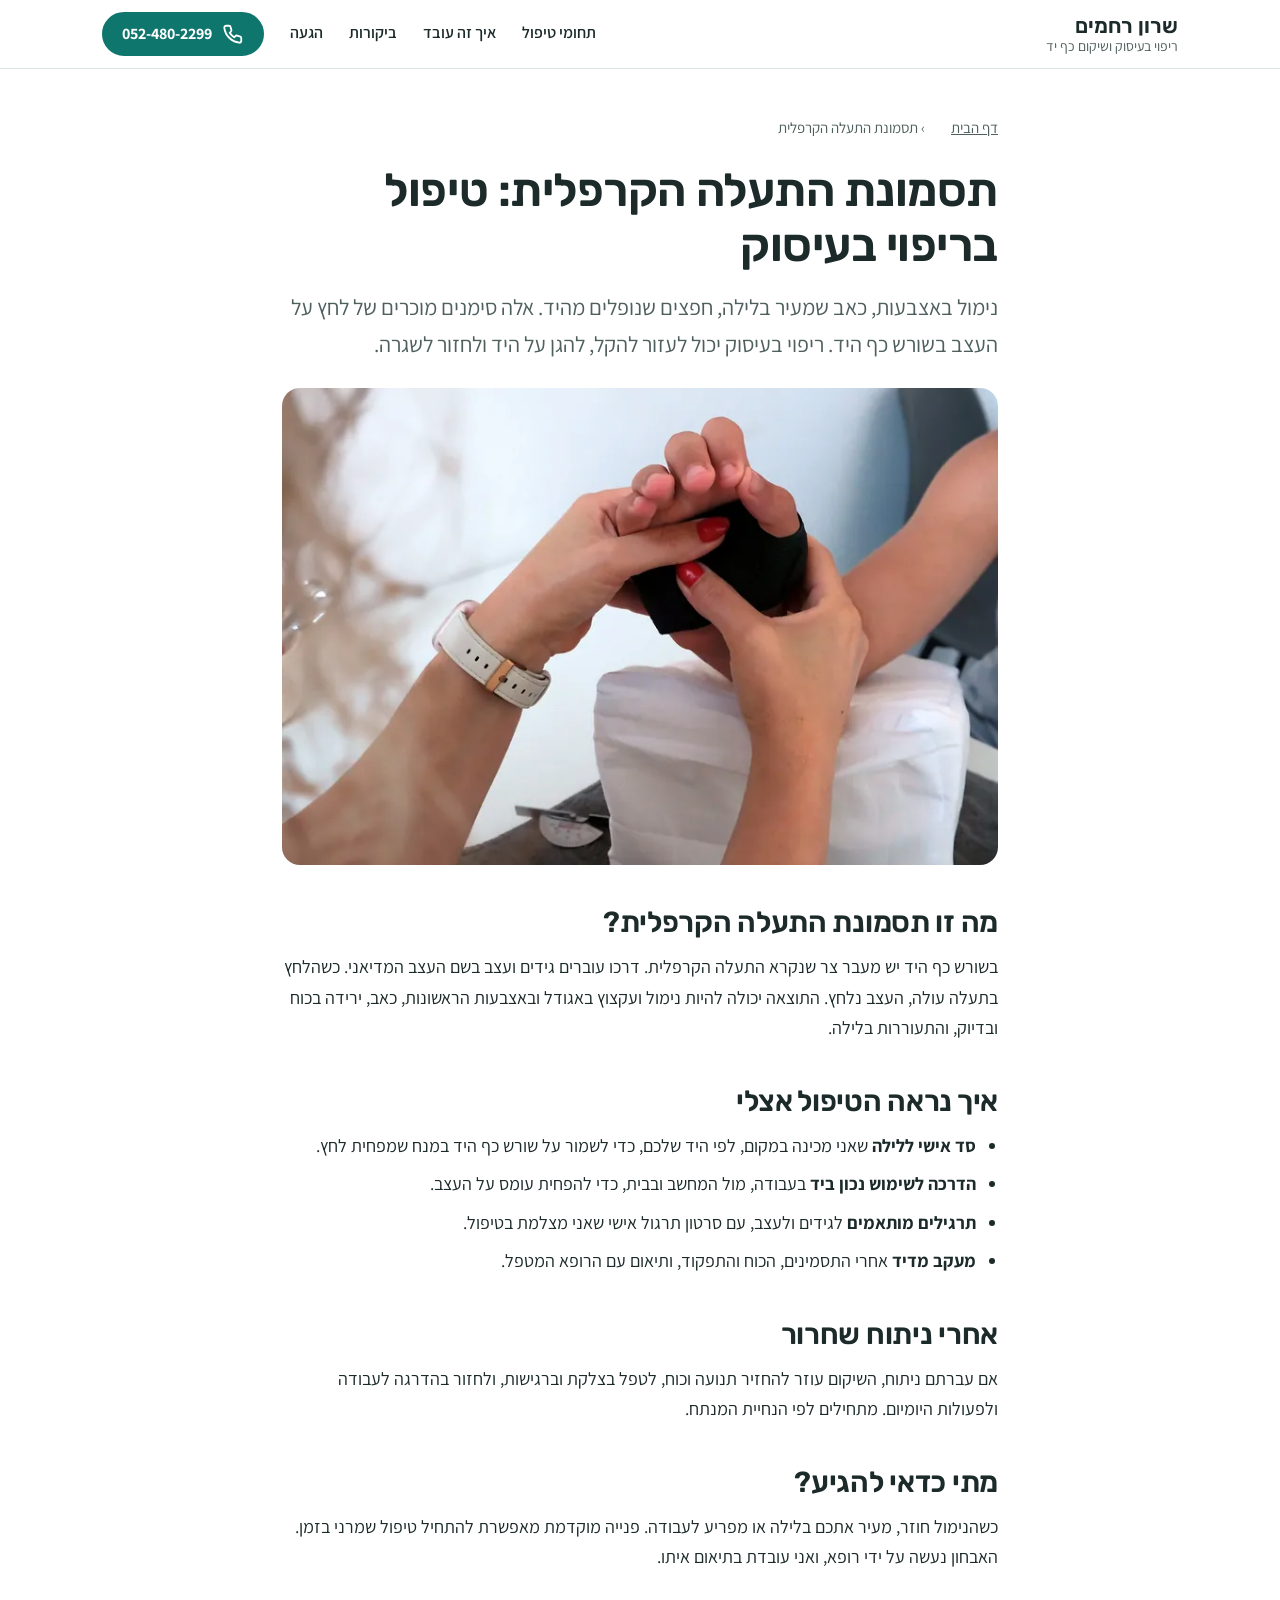
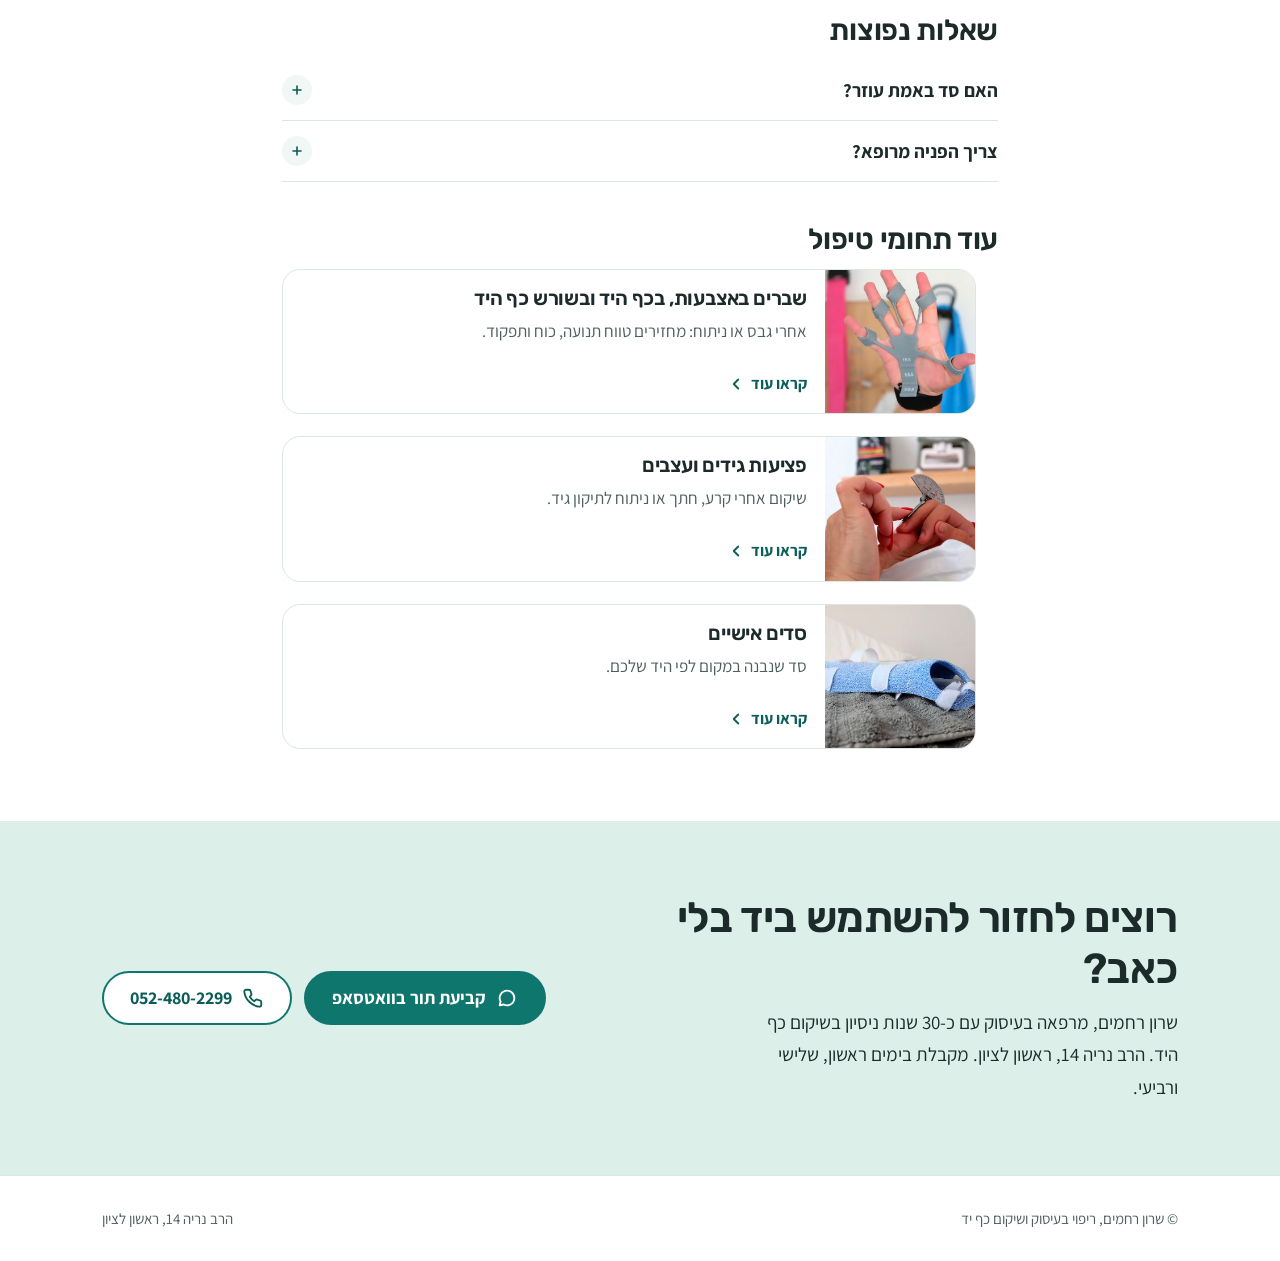
==== carpal-tunnel/index.html @ 5963d485 "Redesign: lighter palette, photo cards for condition pages, fingers instead of shoulder, Sun/Tue/Wed" ====
<!doctype html>
<html lang="he" dir="rtl">
<head>
<meta charset="utf-8">
<meta name="viewport" content="width=device-width, initial-scale=1, viewport-fit=cover">
<title>תסמונת התעלה הקרפלית: טיפול בריפוי בעיסוק בראשון לציון | שרון רחמים</title>
<meta name="description" content="נימול, כאב ויקיצות בלילה בגלל תסמונת התעלה הקרפלית? טיפול בריפוי בעיסוק בראשון לציון: סד לילה אישי, הדרכה ותרגול, ושיקום אחרי ניתוח שחרור.">
<meta name="robots" content="index, follow">
<link rel="canonical" href="https://sharon-rahamim.pages.dev/carpal-tunnel/">
<meta property="og:url" content="https://sharon-rahamim.pages.dev/carpal-tunnel/">
<meta property="og:type" content="article">
<meta property="og:locale" content="he_IL">
<meta property="og:title" content="תסמונת התעלה הקרפלית: טיפול בריפוי בעיסוק בראשון לציון | שרון רחמים">
<meta property="og:description" content="נימול, כאב ויקיצות בלילה בגלל תסמונת התעלה הקרפלית? טיפול בריפוי בעיסוק בראשון לציון: סד לילה אישי, הדרכה ותרגול, ושיקום אחרי ניתוח שחרור.">
<meta property="og:image" content="https://sharon-rahamim.pages.dev/img/splint-fitting-1400.jpg">
<meta property="og:site_name" content="שרון רחמים - ריפוי בעיסוק">
<meta name="twitter:card" content="summary_large_image">
<link rel="icon" href="/favicon.svg" type="image/svg+xml">
<link rel="apple-touch-icon" href="/apple-touch-icon.png">
<meta name="theme-color" content="#0f766e">
<link rel="preconnect" href="https://fonts.googleapis.com">
<link rel="preconnect" href="https://fonts.gstatic.com" crossorigin>
<link rel="stylesheet" href="https://fonts.googleapis.com/css2?family=Assistant:wght@400;600;700&family=Rubik:wght@500;600&display=swap">
<link rel="stylesheet" href="/style.css?v=4">
<script type="application/ld+json">{"@context": "https://schema.org", "@type": "MedicalWebPage", "url": "https://sharon-rahamim.pages.dev/carpal-tunnel/", "name": "תסמונת התעלה הקרפלית: טיפול בריפוי בעיסוק", "description": "נימול, כאב ויקיצות בלילה בגלל תסמונת התעלה הקרפלית? טיפול בריפוי בעיסוק בראשון לציון: סד לילה אישי, הדרכה ותרגול, ושיקום אחרי ניתוח שחרור.", "inLanguage": "he", "image": "https://sharon-rahamim.pages.dev/img/splint-fitting-1400.jpg", "about": {"@type": "MedicalCondition", "name": "תסמונת התעלה הקרפלית"}, "author": {"@type": "Person", "name": "שרון רחמים", "jobTitle": "מרפאה בעיסוק"}, "publisher": {"@id": "https://sharon-rahamim.pages.dev/#clinic"}}</script>
<script type="application/ld+json">{"@context": "https://schema.org", "@type": "BreadcrumbList", "itemListElement": [{"@type": "ListItem", "position": 1, "name": "דף הבית", "item": "https://sharon-rahamim.pages.dev/"}, {"@type": "ListItem", "position": 2, "name": "תסמונת התעלה הקרפלית", "item": "https://sharon-rahamim.pages.dev/carpal-tunnel/"}]}</script>
<script type="application/ld+json">{"@context": "https://schema.org", "@type": "FAQPage", "mainEntity": [{"@type": "Question", "name": "האם סד באמת עוזר?", "acceptedAnswer": {"@type": "Answer", "text": "סד לילה הוא חלק מקובל בטיפול השמרני. אני מכינה סד אישי שמתאים בדיוק ליד שלכם, ומסבירה מתי ואיך ללבוש אותו."}}, {"@type": "Question", "name": "צריך הפניה מרופא?", "acceptedAnswer": {"@type": "Answer", "text": "לא חובה כדי לקבוע תור. בכל מקרה חשוב שתהיה הערכה רפואית, ואני עובדת בתיאום עם הרופא המטפל."}}]}</script>
</head>
<body>
<a class="skip" href="#main">דילוג לתוכן</a>
<svg width="0" height="0" style="position:absolute" aria-hidden="true">
<symbol id="i-chat" viewBox="0 0 24 24" fill="none" stroke="currentColor" stroke-width="2" stroke-linecap="round" stroke-linejoin="round"><path d="M20 12a8 8 0 0 1-11.6 7.1L4 20l1-4.2A8 8 0 1 1 20 12Z"/></symbol>
<symbol id="i-phone" viewBox="0 0 24 24" fill="none" stroke="currentColor" stroke-width="2" stroke-linecap="round" stroke-linejoin="round"><path d="M21 16.5v3a2 2 0 0 1-2.2 2A19 19 0 0 1 2.5 5.2 2 2 0 0 1 4.5 3h3a2 2 0 0 1 2 1.7c.1.9.4 1.8.7 2.6a2 2 0 0 1-.5 2.1L8.4 10.7a16 16 0 0 0 4.9 4.9l1.3-1.3a2 2 0 0 1 2.1-.5c.8.3 1.7.6 2.6.7a2 2 0 0 1 1.7 2Z"/></symbol>
<symbol id="i-check" viewBox="0 0 24 24" fill="none" stroke="currentColor" stroke-width="2.4" stroke-linecap="round" stroke-linejoin="round"><circle cx="12" cy="12" r="10" stroke-width="2"/><path d="m7.5 12.5 3 3 6-6"/></symbol>
<symbol id="i-left" viewBox="0 0 24 24" fill="none" stroke="currentColor" stroke-width="2.4" stroke-linecap="round" stroke-linejoin="round"><path d="M15 6l-6 6 6 6"/></symbol>
</svg>
<header><div class="wrap">
<a class="brand" href="/"><b>שרון רחמים</b><small>ריפוי בעיסוק ושיקום כף יד</small></a>
<nav aria-label="ניווט ראשי">
<a class="lnk" href="/#conditions">תחומי טיפול</a><a class="lnk" href="/#process">איך זה עובד</a><a class="lnk" href="/#reviews">ביקורות</a><a class="lnk" href="/#contact">הגעה</a>
<a class="btn sm" href="tel:0524802299"><svg aria-hidden="true"><use href="#i-phone"/></svg>052-480-2299</a>
</nav></div></header>
<main id="main">
<article class="article">
<nav class="crumbs" aria-label="פירורי לחם"><a href="/">דף הבית</a> › תסמונת התעלה הקרפלית</nav>
<h1>תסמונת התעלה הקרפלית: טיפול בריפוי בעיסוק</h1>
<p class="lead">נימול באצבעות, כאב שמעיר בלילה, חפצים שנופלים מהיד. אלה סימנים מוכרים של לחץ על העצב בשורש כף היד. ריפוי בעיסוק יכול לעזור להקל, להגן על היד ולחזור לשגרה.</p>
<figure class="photo"><picture><source type="image/webp" srcset="/img/splint-fitting-760.webp 760w, /img/splint-fitting-1400.webp 1400w" sizes="(max-width:800px) 100vw, 716px"><img src="/img/splint-fitting-1400.jpg" width="1400" height="933" alt="שרון מתאימה סד לכף היד של מטופלת" fetchpriority="high"></picture></figure>
<h2>מה זו תסמונת התעלה הקרפלית?</h2>
<p>בשורש כף היד יש מעבר צר שנקרא התעלה הקרפלית. דרכו עוברים גידים ועצב בשם העצב המדיאני. כשהלחץ בתעלה עולה, העצב נלחץ. התוצאה יכולה להיות נימול ועקצוץ באגודל ובאצבעות הראשונות, כאב, ירידה בכוח ובדיוק, והתעוררות בלילה.</p>
<h2>איך נראה הטיפול אצלי</h2>
<ul><li><strong>סד אישי ללילה</strong> שאני מכינה במקום, לפי היד שלכם, כדי לשמור על שורש כף היד במנח שמפחית לחץ.</li><li><strong>הדרכה לשימוש נכון ביד</strong> בעבודה, מול המחשב ובבית, כדי להפחית עומס על העצב.</li><li><strong>תרגילים מותאמים</strong> לגידים ולעצב, עם סרטון תרגול אישי שאני מצלמת בטיפול.</li><li><strong>מעקב מדיד</strong> אחרי התסמינים, הכוח והתפקוד, ותיאום עם הרופא המטפל.</li></ul>
<h2>אחרי ניתוח שחרור</h2>
<p>אם עברתם ניתוח, השיקום עוזר להחזיר תנועה וכוח, לטפל בצלקת וברגישות, ולחזור בהדרגה לעבודה ולפעולות היומיום. מתחילים לפי הנחיית המנתח.</p>
<h2>מתי כדאי להגיע?</h2>
<p>כשהנימול חוזר, מעיר אתכם בלילה או מפריע לעבודה. פנייה מוקדמת מאפשרת להתחיל טיפול שמרני בזמן. האבחון נעשה על ידי רופא, ואני עובדת בתיאום איתו.</p>

<h2>שאלות נפוצות</h2>
<div class="faq"><details><summary>האם סד באמת עוזר?</summary><p>סד לילה הוא חלק מקובל בטיפול השמרני. אני מכינה סד אישי שמתאים בדיוק ליד שלכם, ומסבירה מתי ואיך ללבוש אותו.</p></details>
<details><summary>צריך הפניה מרופא?</summary><p>לא חובה כדי לקבוע תור. בכל מקרה חשוב שתהיה הערכה רפואית, ואני עובדת בתיאום עם הרופא המטפל.</p></details>
</div>
<h2>עוד תחומי טיפול</h2>
<ul class="cards"><li class="card"><picture><source type="image/webp" srcset="/img/finger-trainer-760.webp"><img src="/img/finger-trainer-1400.jpg" width="1400" height="933" loading="lazy" alt="יד מתרגלת עם מאמן אצבעות מגומי"></picture><div class="body"><h3><a href="/hand-wrist-fracture/">שברים באצבעות, בכף היד ובשורש כף היד</a></h3><p>אחרי גבס או ניתוח: מחזירים טווח תנועה, כוח ותפקוד.</p><span class="more" aria-hidden="true">קראו עוד<svg><use href="#i-left"/></svg></span></div></li><li class="card"><picture><source type="image/webp" srcset="/img/goniometer-760.webp"><img src="/img/goniometer-1400.jpg" width="1400" height="933" loading="lazy" alt="מדידת טווח תנועה של אצבע בגוניומטר"></picture><div class="body"><h3><a href="/tendon-injury/">פציעות גידים ועצבים</a></h3><p>שיקום אחרי קרע, חתך או ניתוח לתיקון גיד.</p><span class="more" aria-hidden="true">קראו עוד<svg><use href="#i-left"/></svg></span></div></li><li class="card"><picture><source type="image/webp" srcset="/img/custom-splint-760.webp"><img src="/img/custom-splint-1400.jpg" width="1400" height="933" loading="lazy" alt="סד אישי לשורש כף היד"></picture><div class="body"><h3><a href="/custom-splints/">סדים אישיים</a></h3><p>סד שנבנה במקום לפי היד שלכם.</p><span class="more" aria-hidden="true">קראו עוד<svg><use href="#i-left"/></svg></span></div></li></ul>
</article>
<div class="cta-band"><div class="wrap">
<div><h2>רוצים לחזור להשתמש ביד בלי כאב?</h2><p>שרון רחמים, מרפאה בעיסוק עם כ-30 שנות ניסיון בשיקום כף היד. הרב נריה 14, ראשון לציון. מקבלת בימים ראשון, שלישי ורביעי.</p></div>
<div class="ctas"><a class="btn" href="https://api.whatsapp.com/send?phone=972524802299&amp;text=%D7%94%D7%99%D7%99%20%D7%A9%D7%A8%D7%95%D7%9F%2C%20%D7%90%D7%A9%D7%9E%D7%97%20%D7%9C%D7%A7%D7%91%D7%95%D7%A2%20%D7%AA%D7%95%D7%A8"><svg aria-hidden="true"><use href="#i-chat"/></svg>קביעת תור בוואטסאפ</a><a class="btn ghost" href="tel:0524802299"><svg aria-hidden="true"><use href="#i-phone"/></svg>052-480-2299</a></div>
</div></div>
</main>
<footer class="site-foot"><div class="wrap"><span>© שרון רחמים, ריפוי בעיסוק ושיקום כף יד</span><span>הרב נריה 14, ראשון לציון</span></div></footer>
<div class="mbar"><a class="btn" href="https://api.whatsapp.com/send?phone=972524802299&amp;text=%D7%94%D7%99%D7%99%20%D7%A9%D7%A8%D7%95%D7%9F%2C%20%D7%90%D7%A9%D7%9E%D7%97%20%D7%9C%D7%A7%D7%91%D7%95%D7%A2%20%D7%AA%D7%95%D7%A8"><svg aria-hidden="true"><use href="#i-chat"/></svg>וואטסאפ</a><a class="btn ghost" href="tel:0524802299"><svg aria-hidden="true"><use href="#i-phone"/></svg>התקשרו</a></div>
</body>
</html>
---- style.css ----
/* שרון רחמים, ריפוי בעיסוק: עיצוב משותף לכל הדפים */
:root{
  --bg:#ffffff;
  --mist:#f1f7f5;
  --leaf:#dcefe9;
  --ink:#1c2b2a;
  --muted:#4e5f5d;
  --teal:#0f766e;
  --teal-d:#0b5d57;
  --sun:#e9a12b;
  --line:#dce6e3;
  --on-teal:#ffffff;
  --r-lg:28px;
  --r-md:18px;
  --r-sm:12px;
  --shadow:0 18px 40px -18px rgba(15,60,56,.28);
  color-scheme:light;
}
*,*::before,*::after{box-sizing:border-box}
html{scroll-behavior:smooth;scroll-padding-top:84px;-webkit-text-size-adjust:100%}
body{margin:0;background:var(--bg);color:var(--ink);font-family:'Assistant',Arial,sans-serif;font-size:18px;line-height:1.7;padding-top:env(safe-area-inset-top,0px)}
h1,h2,h3{font-family:'Rubik','Assistant',Arial,sans-serif;font-weight:600;line-height:1.2;margin:0;letter-spacing:-.01em}
p{margin:0}
img{max-width:100%;height:auto;display:block}
a{color:var(--teal-d)}
:focus-visible{outline:3px solid var(--sun);outline-offset:3px;border-radius:8px}
.wrap{max-width:1120px;margin:0 auto;padding:0 22px}
.skip{position:absolute;inset-inline-start:12px;top:-60px;background:var(--ink);color:#fff;padding:10px 16px;border-radius:10px;z-index:30;text-decoration:none}
.skip:focus{top:12px}

/* כותרת עליונה */
header{position:sticky;top:0;z-index:20;background:rgba(255,255,255,.94);backdrop-filter:saturate(1.4) blur(8px);-webkit-backdrop-filter:saturate(1.4) blur(8px);border-bottom:1px solid var(--line)}
header .wrap{display:flex;align-items:center;justify-content:space-between;height:68px;gap:16px}
.brand{display:flex;flex-direction:column;text-decoration:none;color:var(--ink);line-height:1.2}
.brand b{font-family:'Rubik',sans-serif;font-weight:600;font-size:21px}
.brand small{font-size:14px;color:var(--muted)}
nav{display:flex;gap:26px;align-items:center}
nav a.lnk{color:var(--ink);text-decoration:none;font-weight:600;font-size:16px;padding:8px 0;border-bottom:2px solid transparent}
nav a.lnk:hover{border-bottom-color:var(--teal)}
@media(max-width:900px){nav a.lnk{display:none}}

/* כפתורים */
.btn{display:inline-flex;align-items:center;justify-content:center;gap:10px;min-height:54px;padding:0 26px;border-radius:999px;font-weight:700;font-size:18px;text-decoration:none;border:2px solid var(--teal);background:var(--teal);color:var(--on-teal);transition:background .15s,border-color .15s}
.btn:hover{background:var(--teal-d);border-color:var(--teal-d)}
.btn.ghost{background:#fff;color:var(--teal-d)}
.btn.ghost:hover{background:var(--mist)}
.btn.sm{min-height:44px;padding:0 18px;font-size:16px}
.btn svg{width:22px;height:22px;flex:none}
.ctas{display:flex;gap:12px;flex-wrap:wrap}

/* פתיחה */
.hero{padding:56px 0 72px;background:linear-gradient(180deg,var(--mist) 0%,#fff 100%)}
.hero .wrap{display:grid;grid-template-columns:1.05fr .95fr;gap:56px;align-items:center}
.hero h1{font-size:clamp(36px,5.2vw,60px);line-height:1.12}
.lead{font-size:clamp(19px,2.1vw,22px);color:var(--muted);margin:20px 0 30px;max-width:36ch}
.trust{list-style:none;padding:0;margin:30px 0 0;display:grid;gap:10px;font-weight:600;font-size:17px}
.trust li{display:flex;align-items:center;gap:10px}
.trust svg{width:22px;height:22px;color:var(--teal);flex:none}
.stars{color:var(--sun);letter-spacing:2px}

.portrait{position:relative;margin:0;justify-self:center;width:min(100%,440px)}
.portrait .arc{position:absolute;left:-26px;top:-26px;width:calc(50% + 26px);height:auto;color:var(--teal);opacity:.6;pointer-events:none}
.portrait .frame{position:relative;border-radius:220px 220px var(--r-lg) var(--r-lg);overflow:hidden;background:var(--leaf);box-shadow:var(--shadow)}
.portrait .frame img{width:100%;aspect-ratio:4/5;object-fit:cover}
.rating{position:absolute;inset-inline-start:-18px;bottom:28px;display:flex;align-items:center;gap:12px;background:#fff;border-radius:var(--r-md);padding:12px 16px;box-shadow:var(--shadow);text-decoration:none;color:var(--ink)}
.rating b{font-family:'Rubik',sans-serif;font-size:30px;line-height:1}
.rating span{display:flex;flex-direction:column;font-size:14px;color:var(--muted);line-height:1.35}
.rating span i{font-style:normal;color:var(--sun);font-size:16px;letter-spacing:2px}
#arcline{stroke-dasharray:390;stroke-dashoffset:0;animation:draw 1.8s cubic-bezier(.3,.7,.2,1) .3s both}
@keyframes draw{from{stroke-dashoffset:390}}
@media(max-width:860px){
  .hero{padding:24px 0 44px}
  .hero .wrap{grid-template-columns:1fr;gap:30px}
  .portrait{width:min(62%,250px);order:-1}
  .portrait .arc{left:-16px;top:-16px;width:calc(50% + 16px)}
  .rating{inset-inline-start:-14px;bottom:18px;padding:10px 12px}
  .rating b{font-size:24px}
  .lead{margin:14px 0 24px}
  .hero .ctas .btn{flex:1 1 100%}
}

/* מקטעים */
section{padding:84px 0}
.tint{background:var(--mist)}
.sec-head{max-width:640px;margin-bottom:38px}
.sec-head h2{font-size:clamp(30px,3.8vw,42px)}
.sec-head p{color:var(--muted);margin-top:12px;font-size:19px}

/* כרטיסי תחומי טיפול */
.cards{display:grid;grid-template-columns:repeat(2,minmax(0,1fr));gap:22px;list-style:none;margin:0;padding:0}
.card{position:relative;display:grid;grid-template-columns:44% 1fr;background:#fff;border:1px solid var(--line);border-radius:var(--r-md);overflow:hidden;transition:box-shadow .2s,border-color .2s}
.card:hover{box-shadow:var(--shadow);border-color:#c5d8d3}
.card img{width:100%;height:100%;object-fit:cover;aspect-ratio:1/1}
.card .body{padding:22px 22px 20px;display:flex;flex-direction:column;gap:8px}
.card h3{font-size:22px}
.card h3 a{color:var(--ink);text-decoration:none}
.card h3 a::after{content:"";position:absolute;inset:0}
.card p{color:var(--muted);font-size:17px;line-height:1.55}
.card .more{margin-top:auto;padding-top:6px;color:var(--teal-d);font-weight:700;font-size:16px;display:flex;align-items:center;gap:6px}
.card .more svg{width:18px;height:18px;transition:transform .2s}
.card:hover .more svg{transform:translateX(-4px)}
@media(max-width:860px){.cards{grid-template-columns:1fr}}
@media(max-width:520px){.card{grid-template-columns:38% 1fr}.card .body{padding:16px}.card h3{font-size:19px}.card p{font-size:16px}}

.also{margin-top:34px;display:flex;flex-wrap:wrap;align-items:center;gap:10px}
.also strong{margin-inline-end:4px}
.also span{background:#fff;border:1px solid var(--line);border-radius:999px;padding:7px 16px;font-size:16px}

/* שלבי הטיפול */
.steps{list-style:none;padding:0;margin:0;display:grid;grid-template-columns:repeat(4,minmax(0,1fr));gap:30px;counter-reset:s}
.steps li{counter-increment:s;position:relative;padding-top:64px}
.steps li::before{content:counter(s);position:absolute;top:0;inset-inline-start:0;width:48px;height:48px;border-radius:50%;background:var(--leaf);color:var(--teal-d);display:grid;place-items:center;font-family:'Rubik',sans-serif;font-weight:600;font-size:21px}
.steps li:not(:last-child)::after{content:"";position:absolute;top:23px;inset-inline-start:60px;inset-inline-end:-16px;height:2px;background:repeating-linear-gradient(90deg,var(--line) 0 6px,transparent 6px 12px)}
.steps h3{font-size:21px;margin-bottom:6px}
.steps p{color:var(--muted)}
@media(max-width:900px){.steps{grid-template-columns:1fr 1fr}.steps li::after{display:none}}
@media(max-width:520px){.steps{grid-template-columns:1fr;gap:22px}.steps li{padding:0 0 0;padding-inline-start:66px;min-height:48px}}

/* קליניקה */
.gallery{display:grid;grid-template-columns:1.3fr 1fr 1fr;gap:16px;margin:0}
.gallery figure{margin:0;border-radius:var(--r-md);overflow:hidden;position:relative}
.gallery img{width:100%;height:100%;object-fit:cover;aspect-ratio:4/3}
.gallery figcaption{position:absolute;inset:auto 12px 12px auto;background:rgba(255,255,255,.92);border-radius:999px;padding:4px 14px;font-size:15px;font-weight:600}
@media(max-width:760px){.gallery{grid-template-columns:1fr 1fr}.gallery figure:first-child{grid-column:1/-1}}

/* עליי */
.about{display:grid;grid-template-columns:.85fr 1.15fr;gap:56px;align-items:center}
.about .pic{margin:0;border-radius:var(--r-lg);overflow:hidden;box-shadow:var(--shadow)}
.about .pic img{width:100%;aspect-ratio:3/2;object-fit:cover}
.about p{margin-bottom:16px;max-width:58ch}
.facts{list-style:none;margin:26px 0 28px;padding:0;display:grid;grid-template-columns:repeat(3,minmax(0,1fr));gap:12px}
.facts li{background:#fff;border:1px solid var(--line);border-radius:var(--r-sm);padding:14px 16px}
.facts b{display:block;font-family:'Rubik',sans-serif;font-weight:600;font-size:22px;color:var(--teal-d)}
.facts span{color:var(--muted);font-size:15px;line-height:1.4;display:block}
@media(max-width:860px){.about{grid-template-columns:1fr;gap:28px}.facts{grid-template-columns:1fr}}

/* ביקורות */
.score{display:flex;align-items:center;gap:16px;margin-bottom:30px;flex-wrap:wrap}
.score .big{font-family:'Rubik',sans-serif;font-weight:600;font-size:56px;line-height:1}
.score .stars{font-size:24px;display:block}
.score small{color:var(--muted);font-size:16px}
.quotes{display:grid;grid-template-columns:repeat(3,minmax(0,1fr));gap:18px;margin:0 0 30px;padding:0;list-style:none}
.quotes li{background:#fff;border:1px solid var(--line);border-radius:var(--r-md);padding:24px;display:flex;flex-direction:column;gap:14px}
.quotes blockquote{margin:0;font-size:17px;line-height:1.65}
.quotes footer{padding:0;border:0;display:flex;justify-content:space-between;align-items:center;font-size:15px;color:var(--muted)}
.quotes footer b{color:var(--ink);font-weight:700}
@media(max-width:900px){.quotes{grid-template-columns:1fr}}

/* קריאה לפעולה */
.cta-band{padding:72px 0;background:var(--leaf)}
.cta-band .wrap{display:grid;grid-template-columns:1fr auto;gap:36px;align-items:center}
.cta-band h2{font-size:clamp(28px,4vw,42px)}
.cta-band p{margin-top:12px;color:var(--ink);font-size:19px;max-width:48ch}
.cta-band .ctas{justify-content:flex-end}
@media(max-width:860px){.cta-band{padding:52px 0}.cta-band .wrap{grid-template-columns:1fr}.cta-band .ctas{justify-content:stretch}.cta-band .btn{flex:1 1 100%}}

/* שאלות */
.faq{max-width:780px}
details{border-bottom:1px solid var(--line)}
summary{cursor:pointer;font-weight:700;font-size:19px;list-style:none;display:flex;justify-content:space-between;align-items:center;gap:16px;min-height:60px;padding:12px 0}
summary::-webkit-details-marker{display:none}
summary::after{content:"";flex:none;width:30px;height:30px;border-radius:50%;background:var(--mist) url("data:image/svg+xml,%3Csvg xmlns='http://www.w3.org/2000/svg' viewBox='0 0 24 24' fill='none' stroke='%230b5d57' stroke-width='2.4' stroke-linecap='round'%3E%3Cpath d='M12 6v12M6 12h12'/%3E%3C/svg%3E") center/16px no-repeat;transition:transform .2s}
details[open] summary::after{transform:rotate(45deg)}
details p{padding:0 0 18px;color:var(--muted)}

/* הגעה */
.contact{display:grid;grid-template-columns:.95fr 1.05fr;gap:40px;align-items:start}
.contact dl{margin:0 0 26px;display:grid;gap:18px}
.contact dt{font-weight:700;font-size:16px;color:var(--muted)}
.contact dd{margin:2px 0 0;font-size:19px}
.contact dd a{color:var(--ink);text-decoration-color:var(--teal);text-underline-offset:4px;display:inline-block;padding:10px 0;margin:-10px 0}
.week{display:flex;gap:6px;margin-top:8px;padding:0;list-style:none}
.week li{width:38px;height:38px;border-radius:50%;display:grid;place-items:center;font-weight:700;font-size:15px;background:#fff;border:1px solid var(--line);color:#8a9997}
.week li.on{background:var(--teal);border-color:var(--teal);color:#fff}
.map{border-radius:var(--r-md);overflow:hidden;border:1px solid var(--line);background:var(--leaf);min-height:340px}
.map iframe{display:block;width:100%;height:360px;border:0}
@media(max-width:860px){.contact{grid-template-columns:1fr}}

/* כותרת תחתונה */
.site-foot{padding:30px 0;color:var(--muted);font-size:15px;border-top:1px solid var(--line)}
.site-foot .wrap{display:flex;justify-content:space-between;flex-wrap:wrap;gap:8px}

/* פס פעולה בטלפון */
.mbar{display:none}
@media(max-width:720px){
  body{padding-bottom:82px;font-size:17px}
  section{padding:56px 0}
  .sec-head{margin-bottom:26px}
  header .btn.sm{display:none}
  .mbar{display:grid;grid-template-columns:1.25fr 1fr;gap:10px;position:fixed;inset-inline:0;bottom:0;z-index:25;background:#fff;border-top:1px solid var(--line);padding:10px 14px calc(10px + env(safe-area-inset-bottom,0px));box-shadow:0 -6px 20px rgba(15,60,56,.08)}
  .mbar .btn{min-height:52px;padding:0 10px}
}

/* דפי תוכן */
.article{max-width:760px;margin:0 auto;padding:36px 22px 64px}
.crumbs{font-size:15px;color:var(--muted)}
.crumbs a{color:var(--muted);display:inline-block;padding:10px 0}
.article h1{font-size:clamp(32px,5vw,46px);margin:12px 0 16px}
.article .lead{max-width:none;margin:0 0 24px}
.article h2{font-size:clamp(23px,3.2vw,29px);margin:40px 0 12px}
.article p{margin-bottom:12px}
.article ul{padding-inline-start:22px;margin:0}
.article li{margin-bottom:8px}
.photo{margin:8px 0 12px;border-radius:var(--r-md);overflow:hidden}
.photo img{width:100%}
.article .faq{margin-top:4px}
.article .cards{grid-template-columns:1fr;gap:14px}
.article .card{grid-template-columns:150px 1fr}
.article .card img{aspect-ratio:auto;min-height:130px}
.article .card .body{padding:16px 18px}
.article .card h3{font-size:20px}
@media(max-width:520px){.article .card{grid-template-columns:110px 1fr}}

@media (prefers-reduced-motion:reduce){html{scroll-behavior:auto}#arcline{animation:none}.card,.card .more svg,.btn,summary::after{transition:none}}
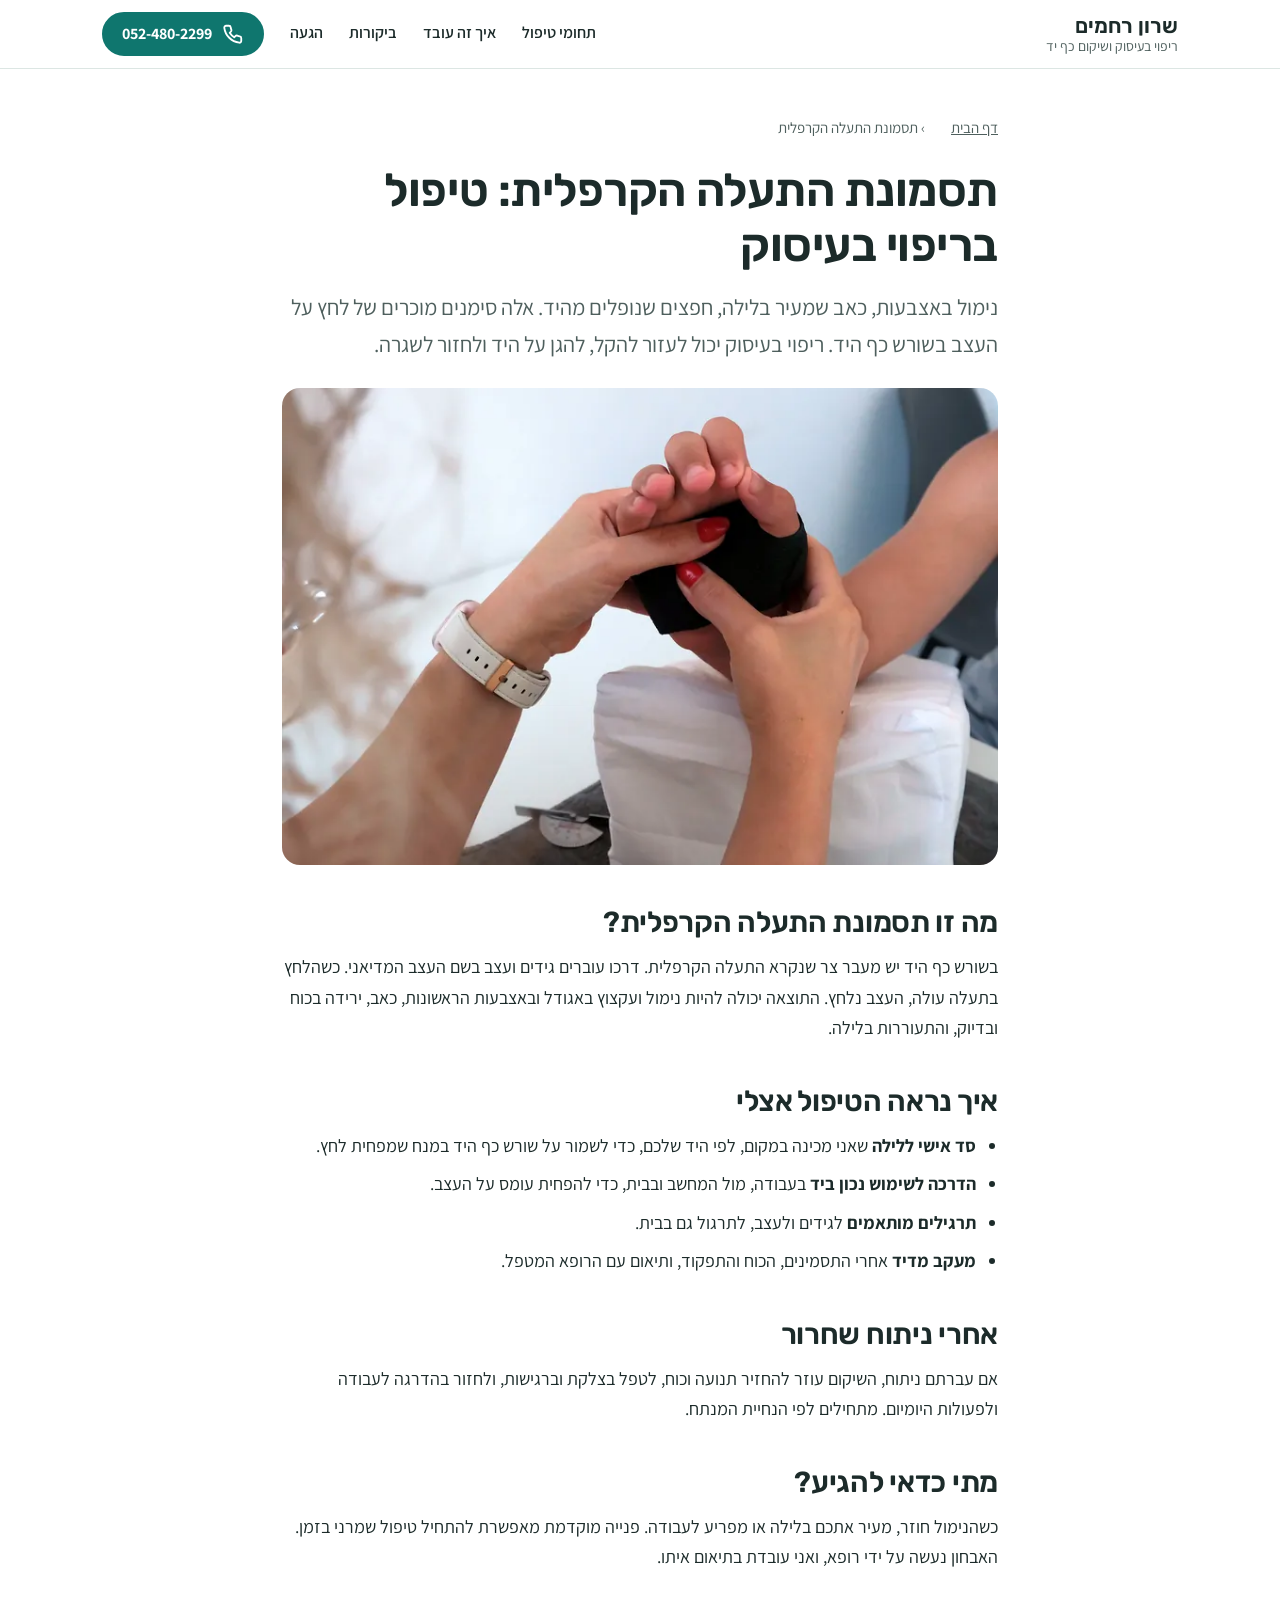
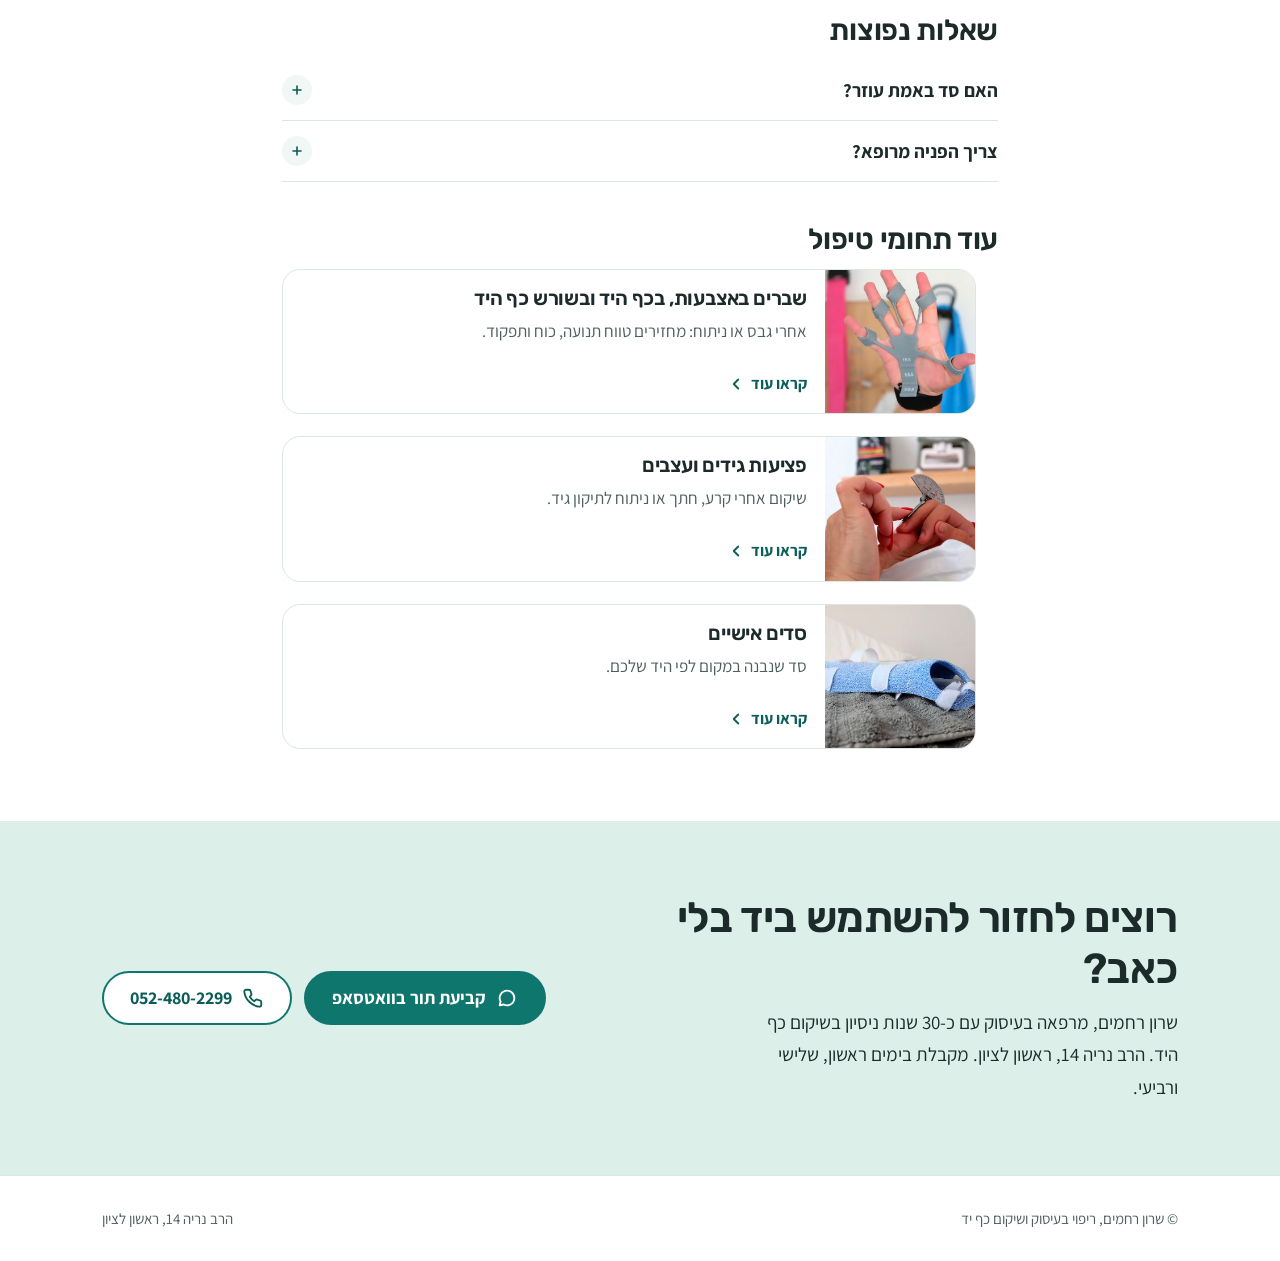
==== commit 1d053b3c: "Mention practice video only on home page (steps + FAQ) Co-Authored-By: Claude Opus 5.5 <noreply@anth" ====
--- a/carpal-tunnel/index.html
+++ b/carpal-tunnel/index.html
@@ -49,7 +49,7 @@
 <h2>מה זו תסמונת התעלה הקרפלית?</h2>
 <p>בשורש כף היד יש מעבר צר שנקרא התעלה הקרפלית. דרכו עוברים גידים ועצב בשם העצב המדיאני. כשהלחץ בתעלה עולה, העצב נלחץ. התוצאה יכולה להיות נימול ועקצוץ באגודל ובאצבעות הראשונות, כאב, ירידה בכוח ובדיוק, והתעוררות בלילה.</p>
 <h2>איך נראה הטיפול אצלי</h2>
-<ul><li><strong>סד אישי ללילה</strong> שאני מכינה במקום, לפי היד שלכם, כדי לשמור על שורש כף היד במנח שמפחית לחץ.</li><li><strong>הדרכה לשימוש נכון ביד</strong> בעבודה, מול המחשב ובבית, כדי להפחית עומס על העצב.</li><li><strong>תרגילים מותאמים</strong> לגידים ולעצב, עם סרטון תרגול אישי שאני מצלמת בטיפול.</li><li><strong>מעקב מדיד</strong> אחרי התסמינים, הכוח והתפקוד, ותיאום עם הרופא המטפל.</li></ul>
+<ul><li><strong>סד אישי ללילה</strong> שאני מכינה במקום, לפי היד שלכם, כדי לשמור על שורש כף היד במנח שמפחית לחץ.</li><li><strong>הדרכה לשימוש נכון ביד</strong> בעבודה, מול המחשב ובבית, כדי להפחית עומס על העצב.</li><li><strong>תרגילים מותאמים</strong> לגידים ולעצב, לתרגול גם בבית.</li><li><strong>מעקב מדיד</strong> אחרי התסמינים, הכוח והתפקוד, ותיאום עם הרופא המטפל.</li></ul>
 <h2>אחרי ניתוח שחרור</h2>
 <p>אם עברתם ניתוח, השיקום עוזר להחזיר תנועה וכוח, לטפל בצלקת וברגישות, ולחזור בהדרגה לעבודה ולפעולות היומיום. מתחילים לפי הנחיית המנתח.</p>
 <h2>מתי כדאי להגיע?</h2>
--- a/style.css
+++ b/style.css
@@ -51,7 +51,8 @@
 /* פתיחה */
 .hero{padding:56px 0 72px;background:linear-gradient(180deg,var(--mist) 0%,#fff 100%)}
 .hero .wrap{display:grid;grid-template-columns:1.05fr .95fr;gap:56px;align-items:center}
-.hero h1{font-size:clamp(36px,5.2vw,60px);line-height:1.12}
+.hero h1{font-size:clamp(32px,4.4vw,52px);line-height:1.15;text-wrap:balance}
+.h1-name{display:block;font-size:max(17px,.42em);font-weight:600;color:var(--teal-d);letter-spacing:0;margin-bottom:12px}
 .lead{font-size:clamp(19px,2.1vw,22px);color:var(--muted);margin:20px 0 30px;max-width:36ch}
 .trust{list-style:none;padding:0;margin:30px 0 0;display:grid;gap:10px;font-weight:600;font-size:17px}
 .trust li{display:flex;align-items:center;gap:10px}
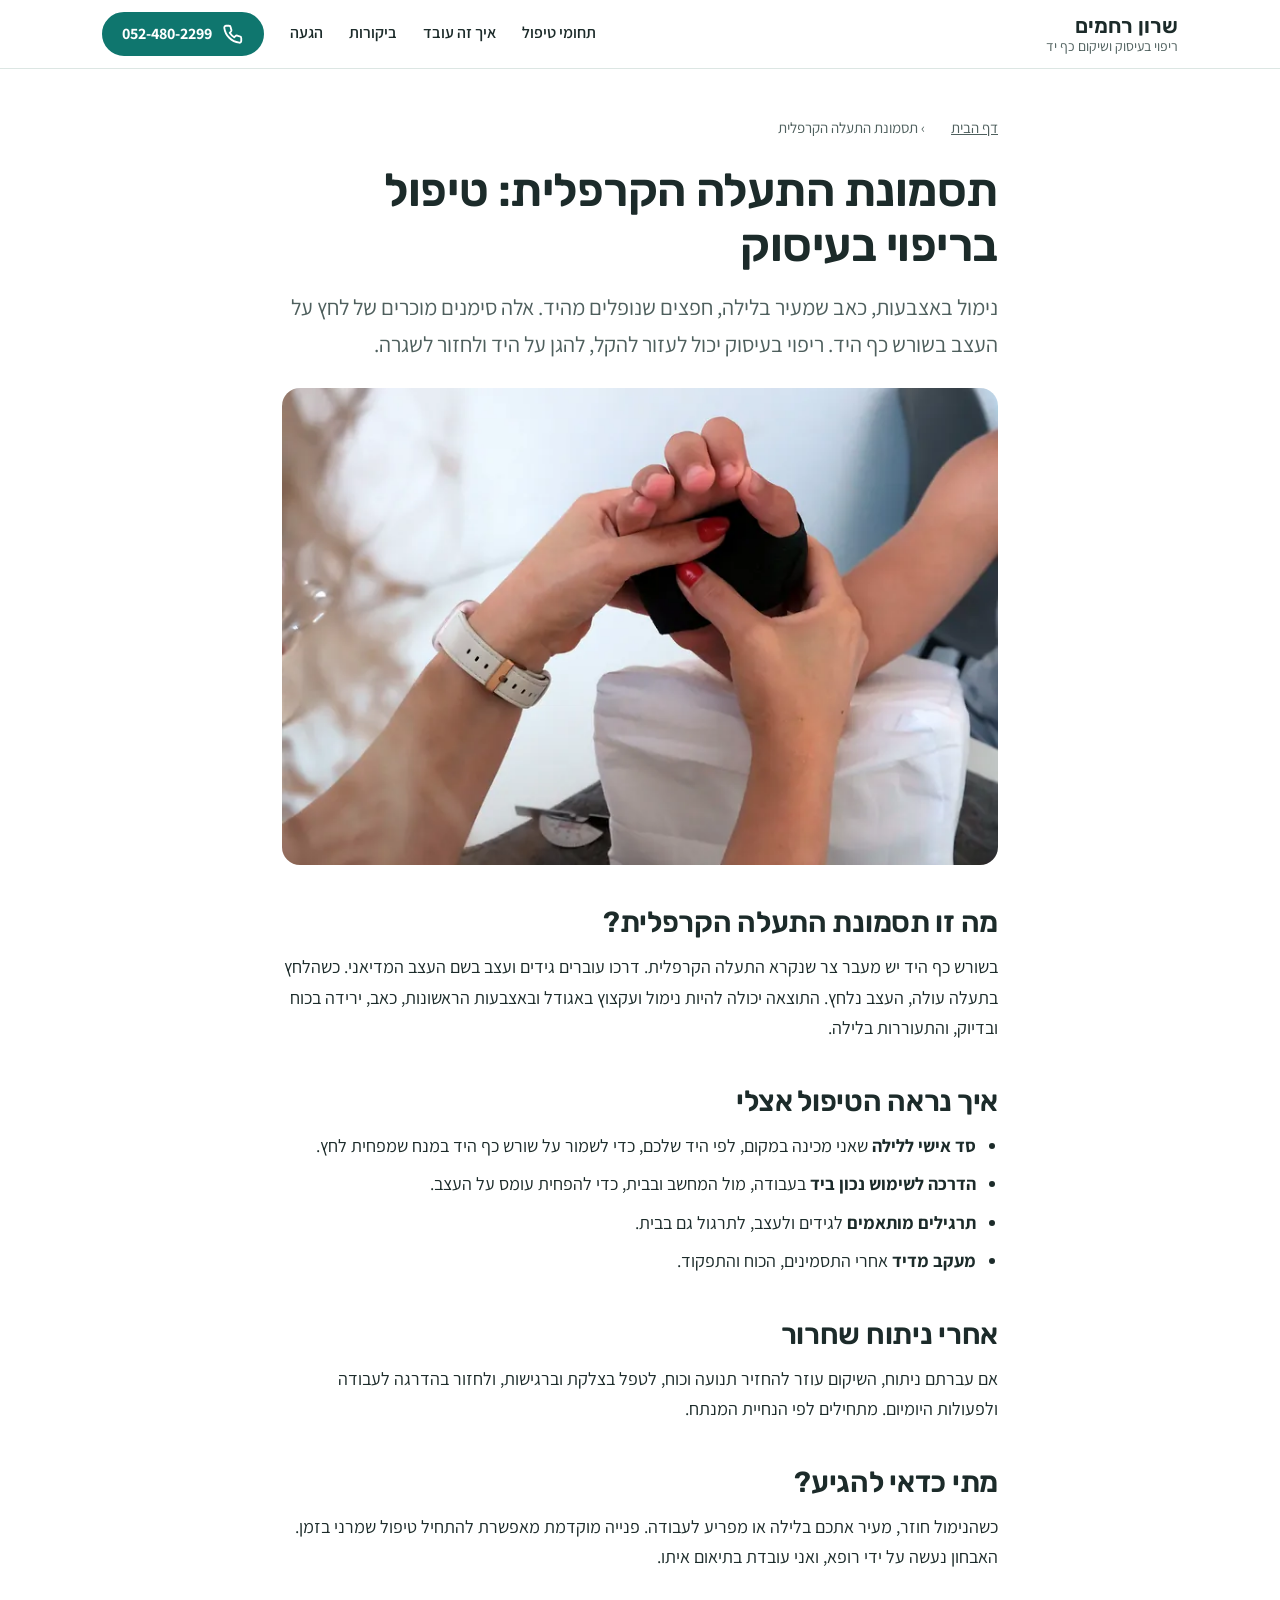
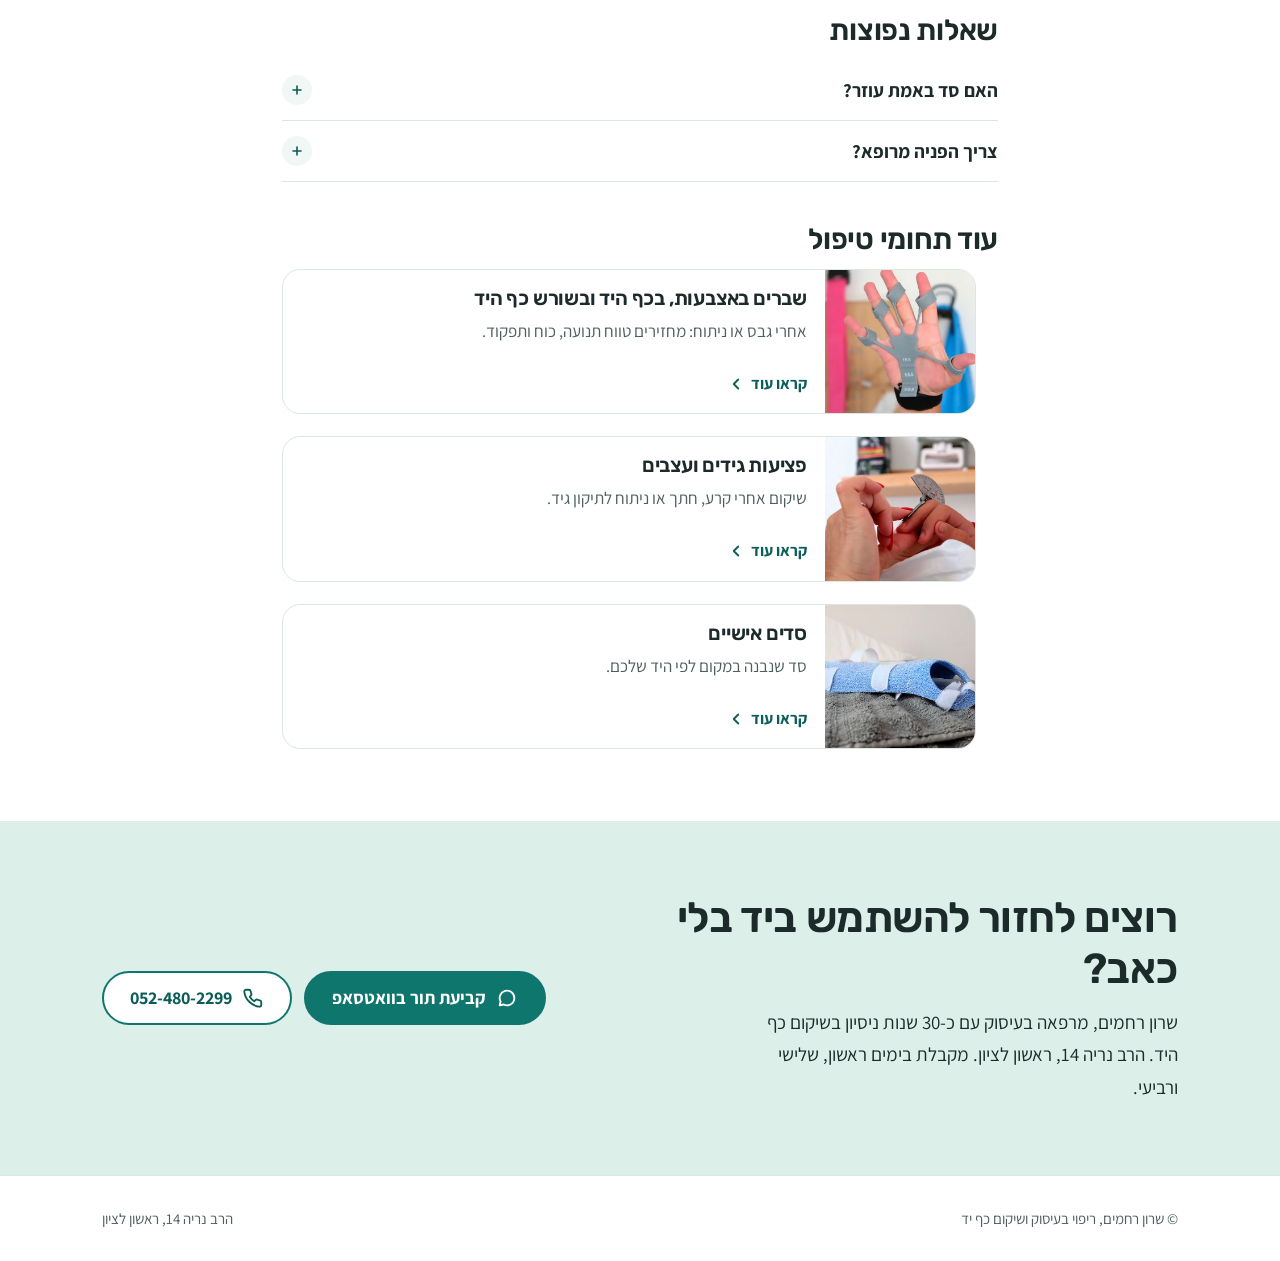
==== commit d28e0b52: "Carpal tunnel: shorter follow-up line Co-Authored-By: Claude Opus 5.5 <noreply@anthropic.com> Claude" ====
--- a/carpal-tunnel/index.html
+++ b/carpal-tunnel/index.html
@@ -49,7 +49,7 @@
 <h2>מה זו תסמונת התעלה הקרפלית?</h2>
 <p>בשורש כף היד יש מעבר צר שנקרא התעלה הקרפלית. דרכו עוברים גידים ועצב בשם העצב המדיאני. כשהלחץ בתעלה עולה, העצב נלחץ. התוצאה יכולה להיות נימול ועקצוץ באגודל ובאצבעות הראשונות, כאב, ירידה בכוח ובדיוק, והתעוררות בלילה.</p>
 <h2>איך נראה הטיפול אצלי</h2>
-<ul><li><strong>סד אישי ללילה</strong> שאני מכינה במקום, לפי היד שלכם, כדי לשמור על שורש כף היד במנח שמפחית לחץ.</li><li><strong>הדרכה לשימוש נכון ביד</strong> בעבודה, מול המחשב ובבית, כדי להפחית עומס על העצב.</li><li><strong>תרגילים מותאמים</strong> לגידים ולעצב, לתרגול גם בבית.</li><li><strong>מעקב מדיד</strong> אחרי התסמינים, הכוח והתפקוד, ותיאום עם הרופא המטפל.</li></ul>
+<ul><li><strong>סד אישי ללילה</strong> שאני מכינה במקום, לפי היד שלכם, כדי לשמור על שורש כף היד במנח שמפחית לחץ.</li><li><strong>הדרכה לשימוש נכון ביד</strong> בעבודה, מול המחשב ובבית, כדי להפחית עומס על העצב.</li><li><strong>תרגילים מותאמים</strong> לגידים ולעצב, לתרגול גם בבית.</li><li><strong>מעקב מדיד</strong> אחרי התסמינים, הכוח והתפקוד.</li></ul>
 <h2>אחרי ניתוח שחרור</h2>
 <p>אם עברתם ניתוח, השיקום עוזר להחזיר תנועה וכוח, לטפל בצלקת וברגישות, ולחזור בהדרגה לעבודה ולפעולות היומיום. מתחילים לפי הנחיית המנתח.</p>
 <h2>מתי כדאי להגיע?</h2>
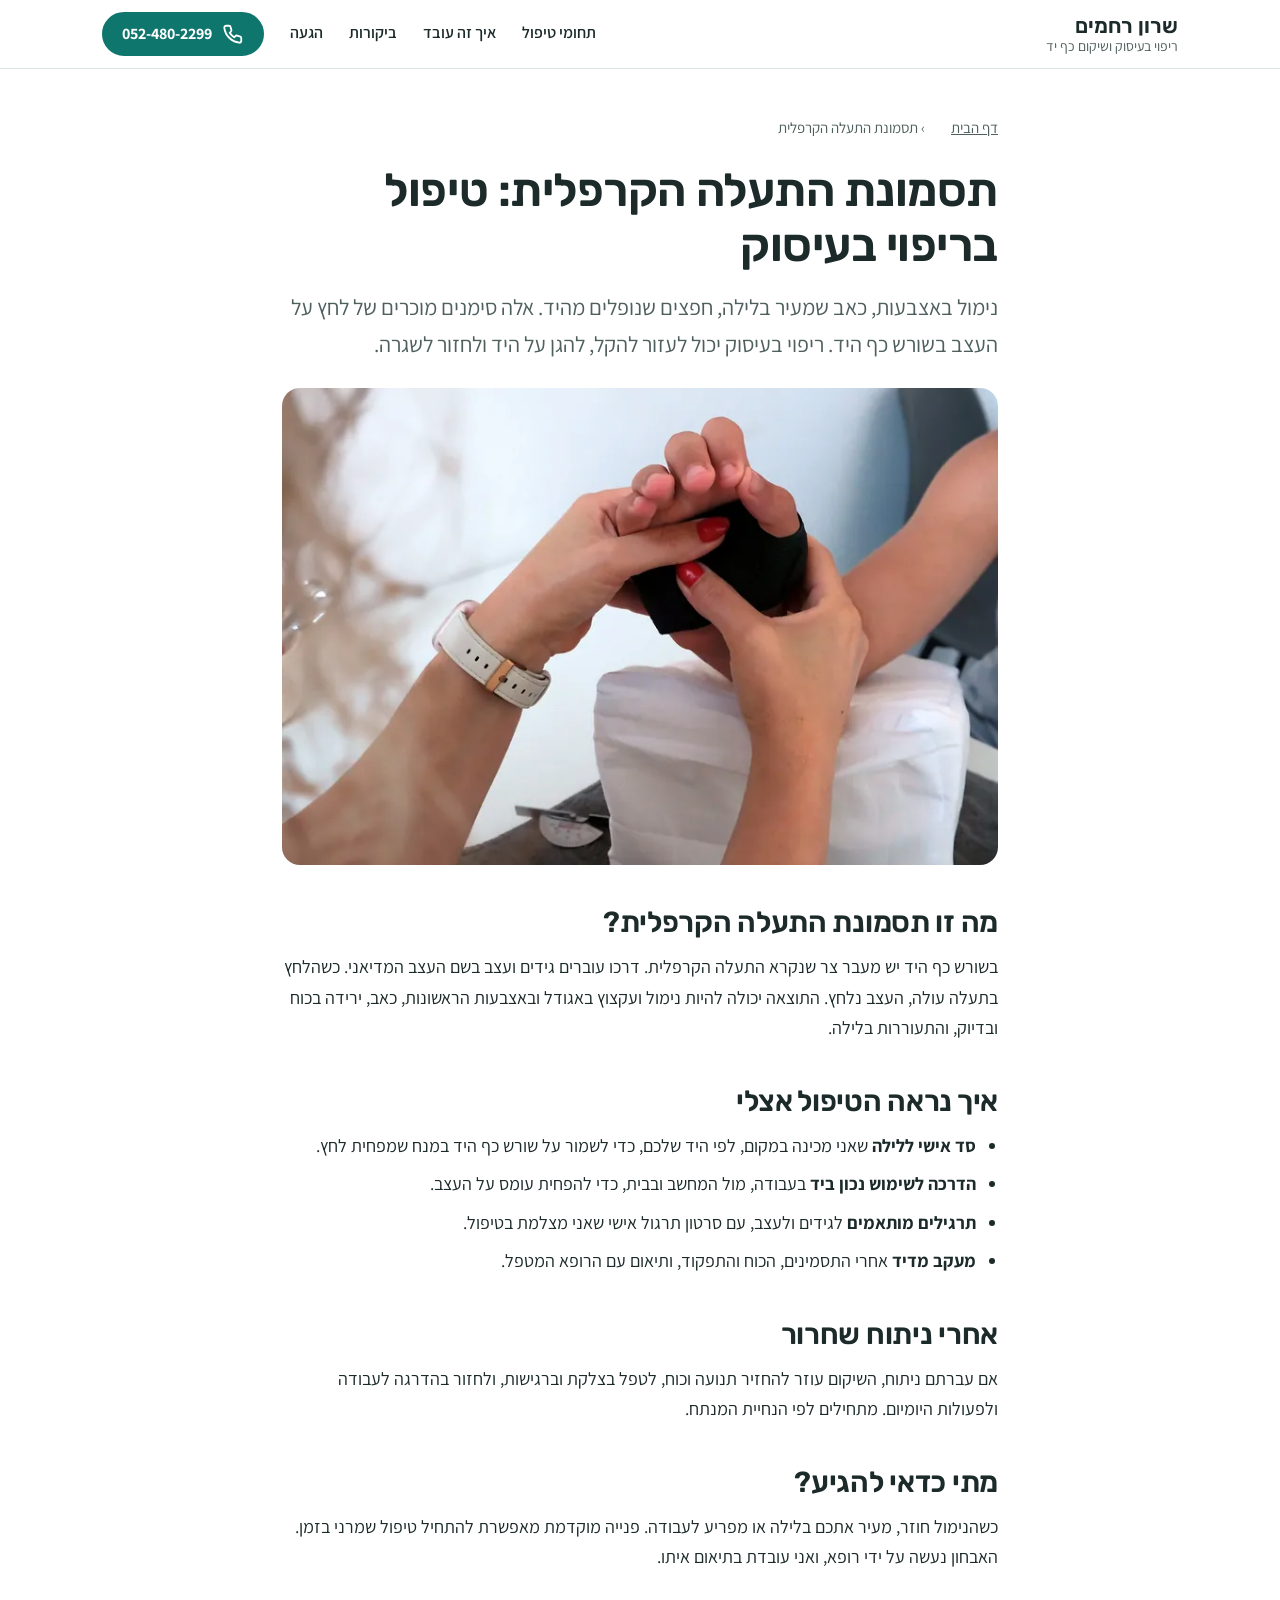
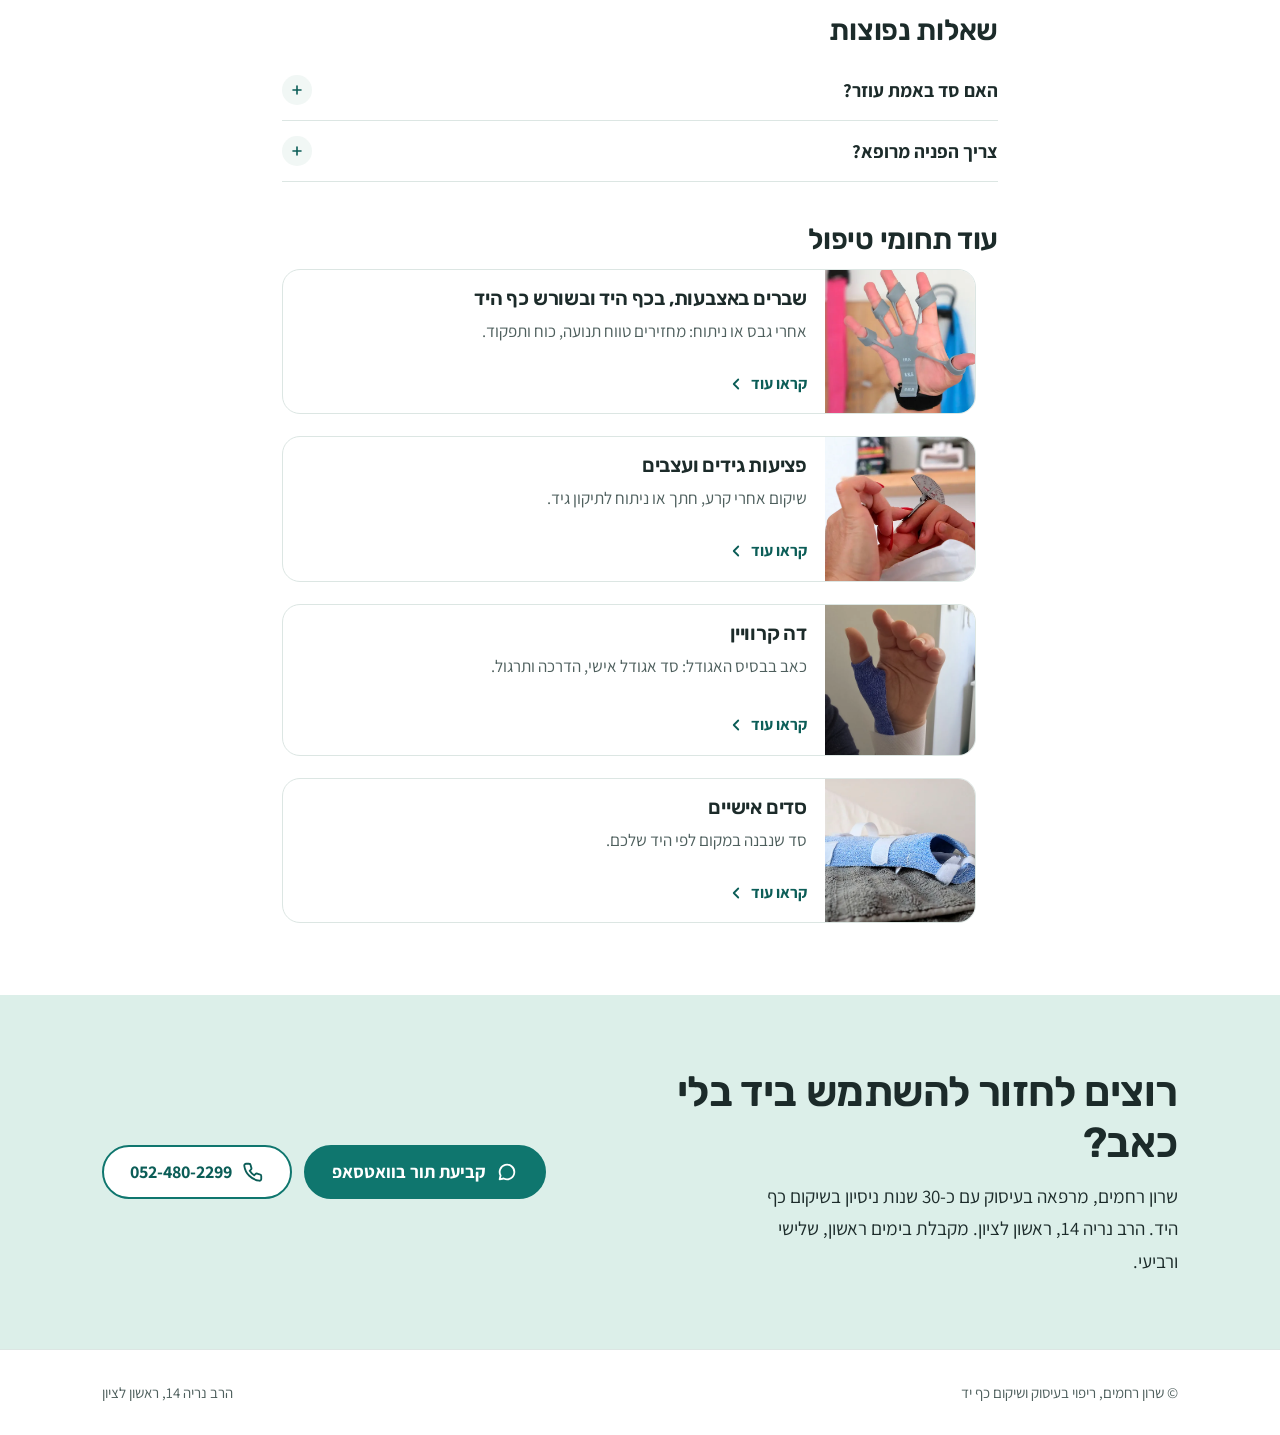
==== commit f1b94189: "Preview: De Quervain page with Sharon's thumb splint photo, linked from home and condition pages Co-" ====
--- a/carpal-tunnel/index.html
+++ b/carpal-tunnel/index.html
@@ -49,7 +49,7 @@
 <h2>מה זו תסמונת התעלה הקרפלית?</h2>
 <p>בשורש כף היד יש מעבר צר שנקרא התעלה הקרפלית. דרכו עוברים גידים ועצב בשם העצב המדיאני. כשהלחץ בתעלה עולה, העצב נלחץ. התוצאה יכולה להיות נימול ועקצוץ באגודל ובאצבעות הראשונות, כאב, ירידה בכוח ובדיוק, והתעוררות בלילה.</p>
 <h2>איך נראה הטיפול אצלי</h2>
-<ul><li><strong>סד אישי ללילה</strong> שאני מכינה במקום, לפי היד שלכם, כדי לשמור על שורש כף היד במנח שמפחית לחץ.</li><li><strong>הדרכה לשימוש נכון ביד</strong> בעבודה, מול המחשב ובבית, כדי להפחית עומס על העצב.</li><li><strong>תרגילים מותאמים</strong> לגידים ולעצב, לתרגול גם בבית.</li><li><strong>מעקב מדיד</strong> אחרי התסמינים, הכוח והתפקוד.</li></ul>
+<ul><li><strong>סד אישי ללילה</strong> שאני מכינה במקום, לפי היד שלכם, כדי לשמור על שורש כף היד במנח שמפחית לחץ.</li><li><strong>הדרכה לשימוש נכון ביד</strong> בעבודה, מול המחשב ובבית, כדי להפחית עומס על העצב.</li><li><strong>תרגילים מותאמים</strong> לגידים ולעצב, עם סרטון תרגול אישי שאני מצלמת בטיפול.</li><li><strong>מעקב מדיד</strong> אחרי התסמינים, הכוח והתפקוד, ותיאום עם הרופא המטפל.</li></ul>
 <h2>אחרי ניתוח שחרור</h2>
 <p>אם עברתם ניתוח, השיקום עוזר להחזיר תנועה וכוח, לטפל בצלקת וברגישות, ולחזור בהדרגה לעבודה ולפעולות היומיום. מתחילים לפי הנחיית המנתח.</p>
 <h2>מתי כדאי להגיע?</h2>
@@ -60,7 +60,7 @@
 <details><summary>צריך הפניה מרופא?</summary><p>לא חובה כדי לקבוע תור. בכל מקרה חשוב שתהיה הערכה רפואית, ואני עובדת בתיאום עם הרופא המטפל.</p></details>
 </div>
 <h2>עוד תחומי טיפול</h2>
-<ul class="cards"><li class="card"><picture><source type="image/webp" srcset="/img/finger-trainer-760.webp"><img src="/img/finger-trainer-1400.jpg" width="1400" height="933" loading="lazy" alt="יד מתרגלת עם מאמן אצבעות מגומי"></picture><div class="body"><h3><a href="/hand-wrist-fracture/">שברים באצבעות, בכף היד ובשורש כף היד</a></h3><p>אחרי גבס או ניתוח: מחזירים טווח תנועה, כוח ותפקוד.</p><span class="more" aria-hidden="true">קראו עוד<svg><use href="#i-left"/></svg></span></div></li><li class="card"><picture><source type="image/webp" srcset="/img/goniometer-760.webp"><img src="/img/goniometer-1400.jpg" width="1400" height="933" loading="lazy" alt="מדידת טווח תנועה של אצבע בגוניומטר"></picture><div class="body"><h3><a href="/tendon-injury/">פציעות גידים ועצבים</a></h3><p>שיקום אחרי קרע, חתך או ניתוח לתיקון גיד.</p><span class="more" aria-hidden="true">קראו עוד<svg><use href="#i-left"/></svg></span></div></li><li class="card"><picture><source type="image/webp" srcset="/img/custom-splint-760.webp"><img src="/img/custom-splint-1400.jpg" width="1400" height="933" loading="lazy" alt="סד אישי לשורש כף היד"></picture><div class="body"><h3><a href="/custom-splints/">סדים אישיים</a></h3><p>סד שנבנה במקום לפי היד שלכם.</p><span class="more" aria-hidden="true">קראו עוד<svg><use href="#i-left"/></svg></span></div></li></ul>
+<ul class="cards"><li class="card"><picture><source type="image/webp" srcset="/img/finger-trainer-760.webp"><img src="/img/finger-trainer-1400.jpg" width="1400" height="933" loading="lazy" alt="יד מתרגלת עם מאמן אצבעות מגומי"></picture><div class="body"><h3><a href="/hand-wrist-fracture/">שברים באצבעות, בכף היד ובשורש כף היד</a></h3><p>אחרי גבס או ניתוח: מחזירים טווח תנועה, כוח ותפקוד.</p><span class="more" aria-hidden="true">קראו עוד<svg><use href="#i-left"/></svg></span></div></li><li class="card"><picture><source type="image/webp" srcset="/img/goniometer-760.webp"><img src="/img/goniometer-1400.jpg" width="1400" height="933" loading="lazy" alt="מדידת טווח תנועה של אצבע בגוניומטר"></picture><div class="body"><h3><a href="/tendon-injury/">פציעות גידים ועצבים</a></h3><p>שיקום אחרי קרע, חתך או ניתוח לתיקון גיד.</p><span class="more" aria-hidden="true">קראו עוד<svg><use href="#i-left"/></svg></span></div></li><li class="card"><picture><source type="image/webp" srcset="/img/de-quervain-splint-760.webp"><img src="/img/de-quervain-splint-1200.jpg" width="1200" height="1200" loading="lazy" alt="סד אגודל אישי"></picture><div class="body"><h3><a href="/de-quervain/">דה קרוויין</a></h3><p>כאב בבסיס האגודל: סד אגודל אישי, הדרכה ותרגול.</p><span class="more" aria-hidden="true">קראו עוד<svg><use href="#i-left"/></svg></span></div></li><li class="card"><picture><source type="image/webp" srcset="/img/custom-splint-760.webp"><img src="/img/custom-splint-1400.jpg" width="1400" height="933" loading="lazy" alt="סד אישי לשורש כף היד"></picture><div class="body"><h3><a href="/custom-splints/">סדים אישיים</a></h3><p>סד שנבנה במקום לפי היד שלכם.</p><span class="more" aria-hidden="true">קראו עוד<svg><use href="#i-left"/></svg></span></div></li></ul>
 </article>
 <div class="cta-band"><div class="wrap">
 <div><h2>רוצים לחזור להשתמש ביד בלי כאב?</h2><p>שרון רחמים, מרפאה בעיסוק עם כ-30 שנות ניסיון בשיקום כף היד. הרב נריה 14, ראשון לציון. מקבלת בימים ראשון, שלישי ורביעי.</p></div>
--- a/style.css
+++ b/style.css
@@ -100,7 +100,8 @@
 .card .more{margin-top:auto;padding-top:6px;color:var(--teal-d);font-weight:700;font-size:16px;display:flex;align-items:center;gap:6px}
 .card .more svg{width:18px;height:18px;transition:transform .2s}
 .card:hover .more svg{transform:translateX(-4px)}
-@media(max-width:860px){.cards{grid-template-columns:1fr}}
+.cards>.card:last-child:nth-child(odd){grid-column:1/-1;width:calc(50% - 11px);justify-self:center}
+@media(max-width:860px){.cards{grid-template-columns:1fr}.cards>.card:last-child:nth-child(odd){width:auto}}
 @media(max-width:520px){.card{grid-template-columns:38% 1fr}.card .body{padding:16px}.card h3{font-size:19px}.card p{font-size:16px}}
 
 .also{margin-top:34px;display:flex;flex-wrap:wrap;align-items:center;gap:10px}
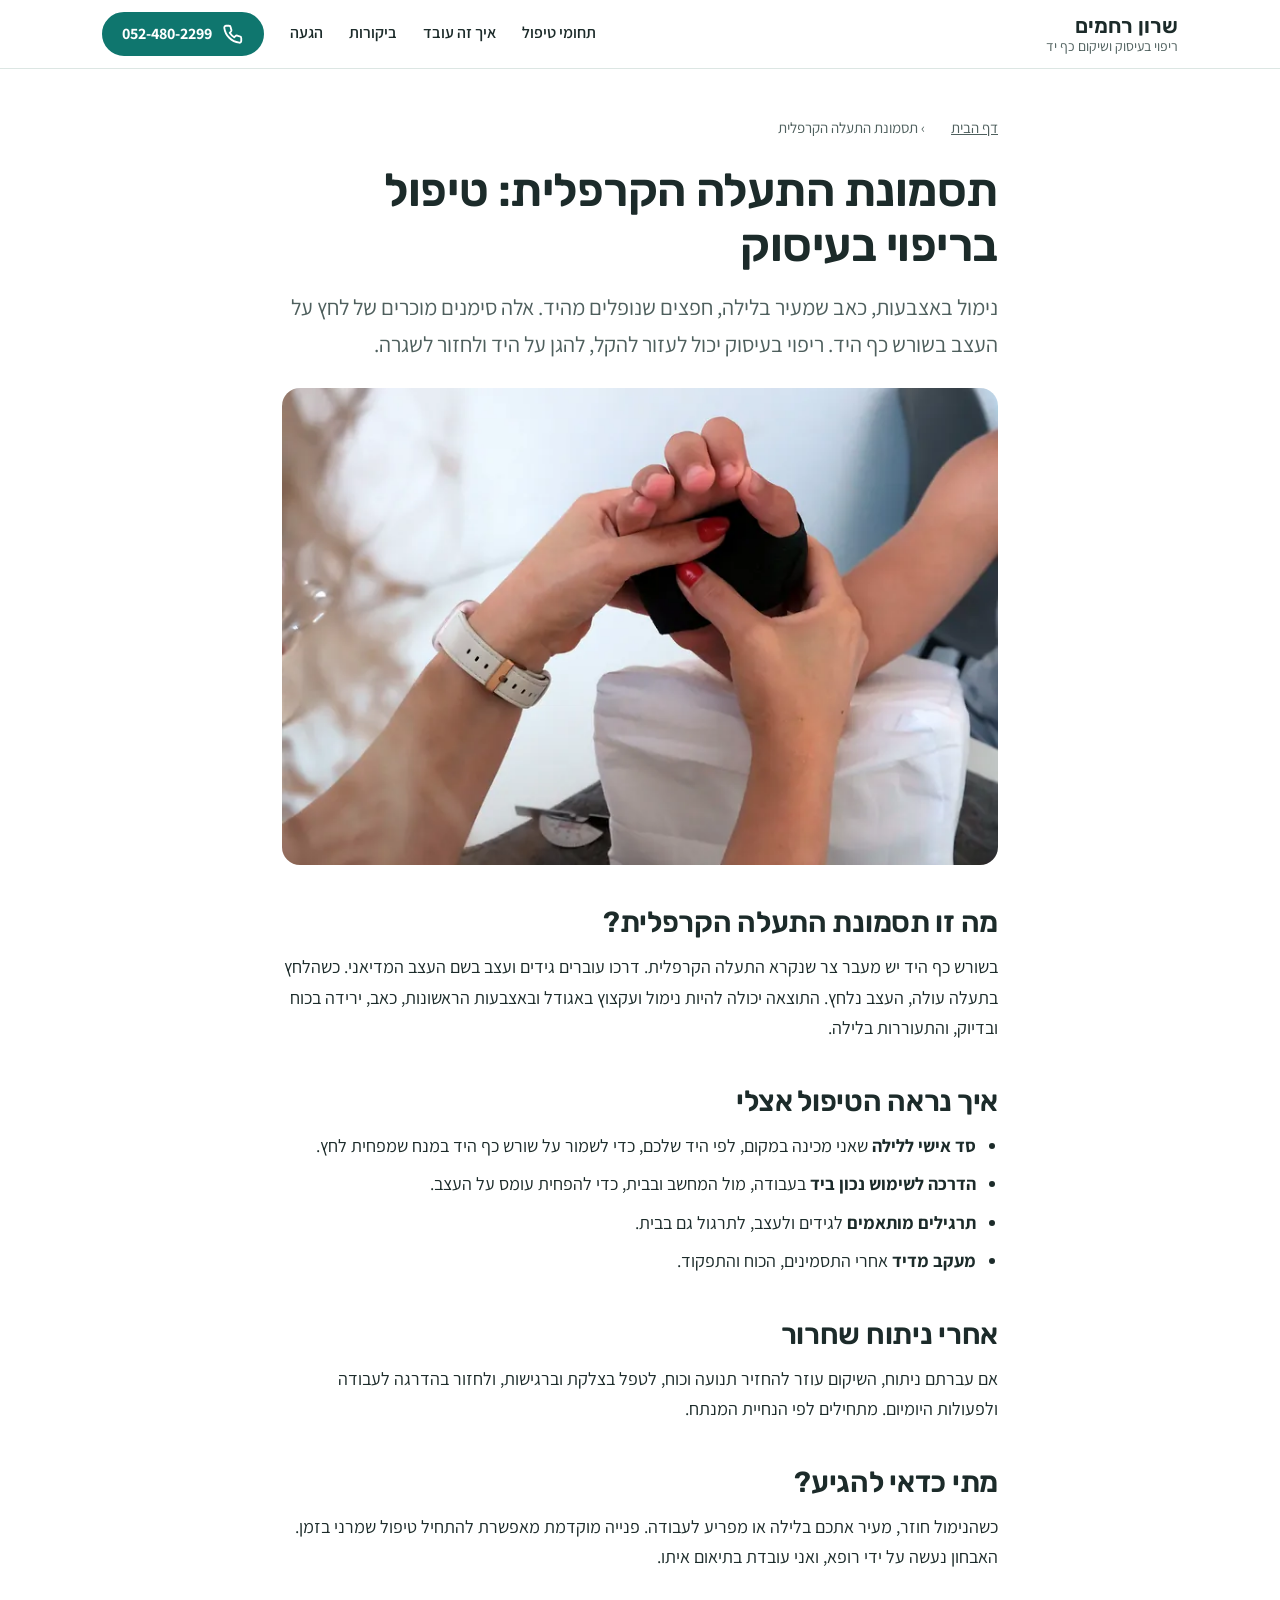
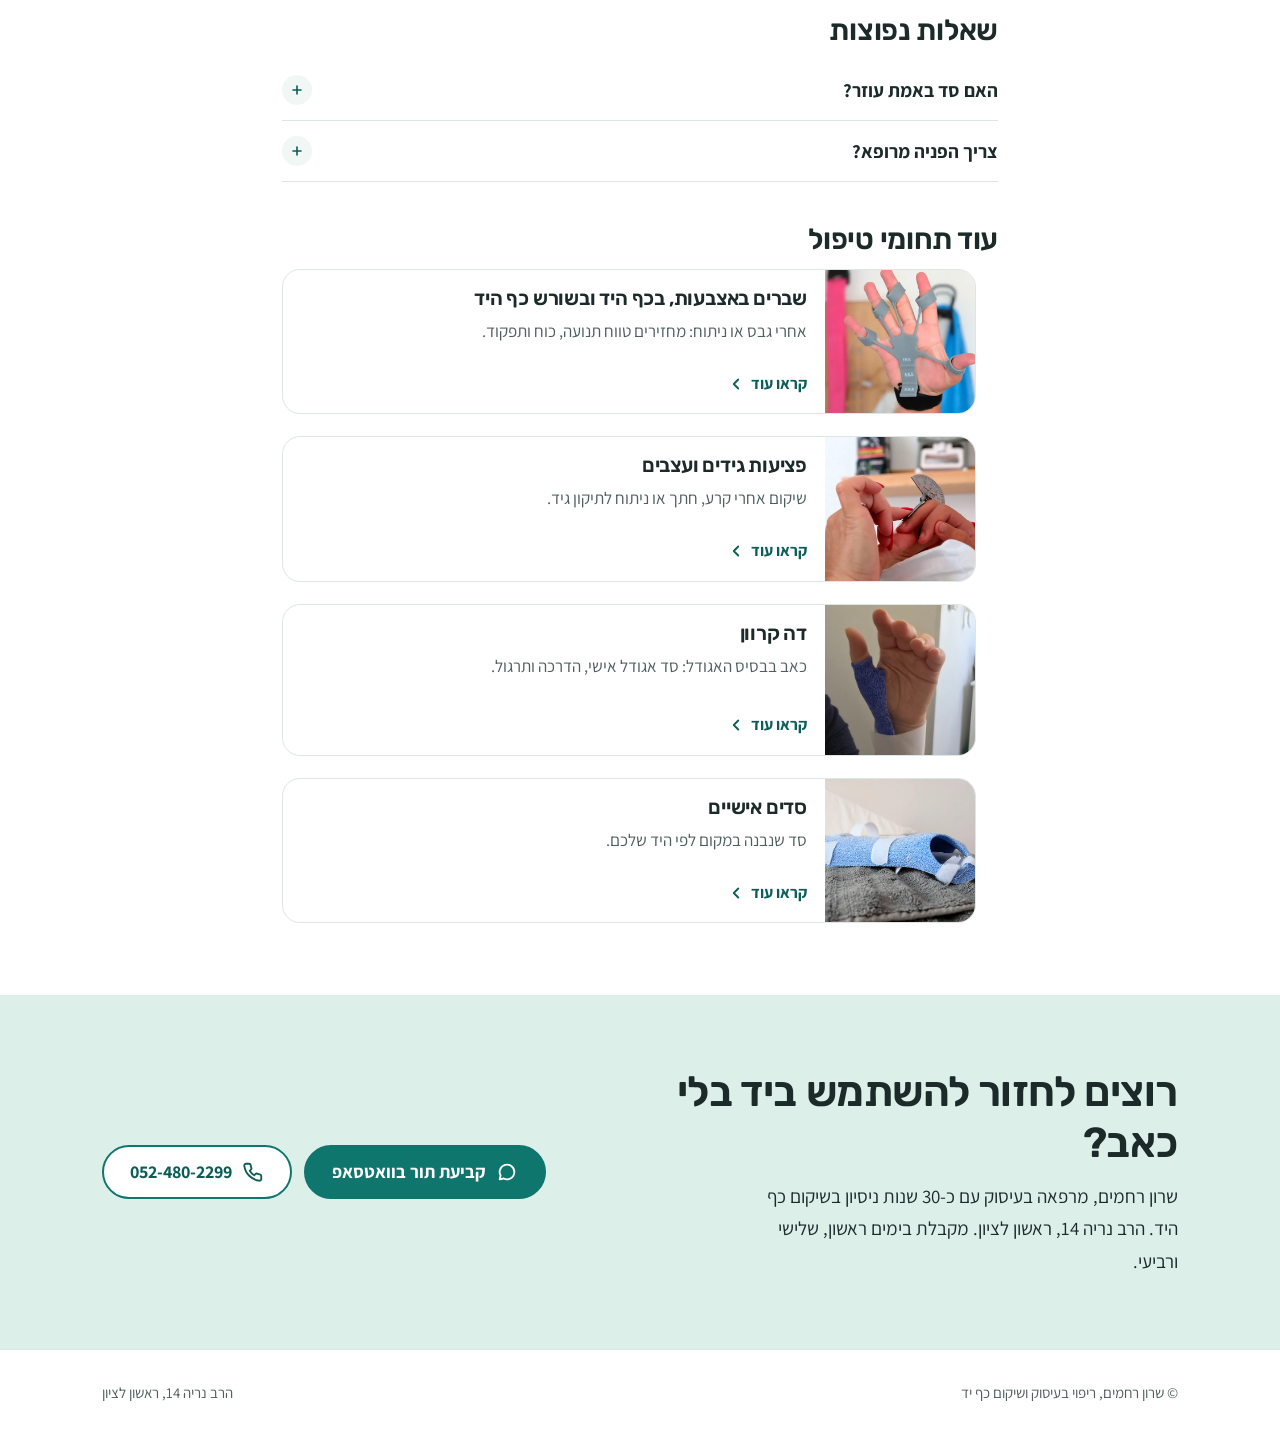
==== commit 455d1a63: "Preview: combine trigger finger, mallet finger, thumb arthritis with live De Quervain page and photo" ====
--- a/carpal-tunnel/index.html
+++ b/carpal-tunnel/index.html
@@ -49,7 +49,7 @@
 <h2>מה זו תסמונת התעלה הקרפלית?</h2>
 <p>בשורש כף היד יש מעבר צר שנקרא התעלה הקרפלית. דרכו עוברים גידים ועצב בשם העצב המדיאני. כשהלחץ בתעלה עולה, העצב נלחץ. התוצאה יכולה להיות נימול ועקצוץ באגודל ובאצבעות הראשונות, כאב, ירידה בכוח ובדיוק, והתעוררות בלילה.</p>
 <h2>איך נראה הטיפול אצלי</h2>
-<ul><li><strong>סד אישי ללילה</strong> שאני מכינה במקום, לפי היד שלכם, כדי לשמור על שורש כף היד במנח שמפחית לחץ.</li><li><strong>הדרכה לשימוש נכון ביד</strong> בעבודה, מול המחשב ובבית, כדי להפחית עומס על העצב.</li><li><strong>תרגילים מותאמים</strong> לגידים ולעצב, עם סרטון תרגול אישי שאני מצלמת בטיפול.</li><li><strong>מעקב מדיד</strong> אחרי התסמינים, הכוח והתפקוד, ותיאום עם הרופא המטפל.</li></ul>
+<ul><li><strong>סד אישי ללילה</strong> שאני מכינה במקום, לפי היד שלכם, כדי לשמור על שורש כף היד במנח שמפחית לחץ.</li><li><strong>הדרכה לשימוש נכון ביד</strong> בעבודה, מול המחשב ובבית, כדי להפחית עומס על העצב.</li><li><strong>תרגילים מותאמים</strong> לגידים ולעצב, לתרגול גם בבית.</li><li><strong>מעקב מדיד</strong> אחרי התסמינים, הכוח והתפקוד.</li></ul>
 <h2>אחרי ניתוח שחרור</h2>
 <p>אם עברתם ניתוח, השיקום עוזר להחזיר תנועה וכוח, לטפל בצלקת וברגישות, ולחזור בהדרגה לעבודה ולפעולות היומיום. מתחילים לפי הנחיית המנתח.</p>
 <h2>מתי כדאי להגיע?</h2>
@@ -60,7 +60,7 @@
 <details><summary>צריך הפניה מרופא?</summary><p>לא חובה כדי לקבוע תור. בכל מקרה חשוב שתהיה הערכה רפואית, ואני עובדת בתיאום עם הרופא המטפל.</p></details>
 </div>
 <h2>עוד תחומי טיפול</h2>
-<ul class="cards"><li class="card"><picture><source type="image/webp" srcset="/img/finger-trainer-760.webp"><img src="/img/finger-trainer-1400.jpg" width="1400" height="933" loading="lazy" alt="יד מתרגלת עם מאמן אצבעות מגומי"></picture><div class="body"><h3><a href="/hand-wrist-fracture/">שברים באצבעות, בכף היד ובשורש כף היד</a></h3><p>אחרי גבס או ניתוח: מחזירים טווח תנועה, כוח ותפקוד.</p><span class="more" aria-hidden="true">קראו עוד<svg><use href="#i-left"/></svg></span></div></li><li class="card"><picture><source type="image/webp" srcset="/img/goniometer-760.webp"><img src="/img/goniometer-1400.jpg" width="1400" height="933" loading="lazy" alt="מדידת טווח תנועה של אצבע בגוניומטר"></picture><div class="body"><h3><a href="/tendon-injury/">פציעות גידים ועצבים</a></h3><p>שיקום אחרי קרע, חתך או ניתוח לתיקון גיד.</p><span class="more" aria-hidden="true">קראו עוד<svg><use href="#i-left"/></svg></span></div></li><li class="card"><picture><source type="image/webp" srcset="/img/de-quervain-splint-760.webp"><img src="/img/de-quervain-splint-1200.jpg" width="1200" height="1200" loading="lazy" alt="סד אגודל אישי"></picture><div class="body"><h3><a href="/de-quervain/">דה קרוויין</a></h3><p>כאב בבסיס האגודל: סד אגודל אישי, הדרכה ותרגול.</p><span class="more" aria-hidden="true">קראו עוד<svg><use href="#i-left"/></svg></span></div></li><li class="card"><picture><source type="image/webp" srcset="/img/custom-splint-760.webp"><img src="/img/custom-splint-1400.jpg" width="1400" height="933" loading="lazy" alt="סד אישי לשורש כף היד"></picture><div class="body"><h3><a href="/custom-splints/">סדים אישיים</a></h3><p>סד שנבנה במקום לפי היד שלכם.</p><span class="more" aria-hidden="true">קראו עוד<svg><use href="#i-left"/></svg></span></div></li></ul>
+<ul class="cards"><li class="card"><picture><source type="image/webp" srcset="/img/finger-trainer-760.webp"><img src="/img/finger-trainer-1400.jpg" width="1400" height="933" loading="lazy" alt="יד מתרגלת עם מאמן אצבעות מגומי"></picture><div class="body"><h3><a href="/hand-wrist-fracture/">שברים באצבעות, בכף היד ובשורש כף היד</a></h3><p>אחרי גבס או ניתוח: מחזירים טווח תנועה, כוח ותפקוד.</p><span class="more" aria-hidden="true">קראו עוד<svg><use href="#i-left"/></svg></span></div></li><li class="card"><picture><source type="image/webp" srcset="/img/goniometer-760.webp"><img src="/img/goniometer-1400.jpg" width="1400" height="933" loading="lazy" alt="מדידת טווח תנועה של אצבע בגוניומטר"></picture><div class="body"><h3><a href="/tendon-injury/">פציעות גידים ועצבים</a></h3><p>שיקום אחרי קרע, חתך או ניתוח לתיקון גיד.</p><span class="more" aria-hidden="true">קראו עוד<svg><use href="#i-left"/></svg></span></div></li><li class="card"><picture><source type="image/webp" srcset="/img/de-quervain-splint-760.webp"><img src="/img/de-quervain-splint-1200.jpg" width="1200" height="1200" loading="lazy" alt="סד אגודל אישי"></picture><div class="body"><h3><a href="/de-quervain/">דה קרוון</a></h3><p>כאב בבסיס האגודל: סד אגודל אישי, הדרכה ותרגול.</p><span class="more" aria-hidden="true">קראו עוד<svg><use href="#i-left"/></svg></span></div></li><li class="card"><picture><source type="image/webp" srcset="/img/custom-splint-760.webp"><img src="/img/custom-splint-1400.jpg" width="1400" height="933" loading="lazy" alt="סד אישי לשורש כף היד"></picture><div class="body"><h3><a href="/custom-splints/">סדים אישיים</a></h3><p>סד שנבנה במקום לפי היד שלכם.</p><span class="more" aria-hidden="true">קראו עוד<svg><use href="#i-left"/></svg></span></div></li></ul>
 </article>
 <div class="cta-band"><div class="wrap">
 <div><h2>רוצים לחזור להשתמש ביד בלי כאב?</h2><p>שרון רחמים, מרפאה בעיסוק עם כ-30 שנות ניסיון בשיקום כף היד. הרב נריה 14, ראשון לציון. מקבלת בימים ראשון, שלישי ורביעי.</p></div>
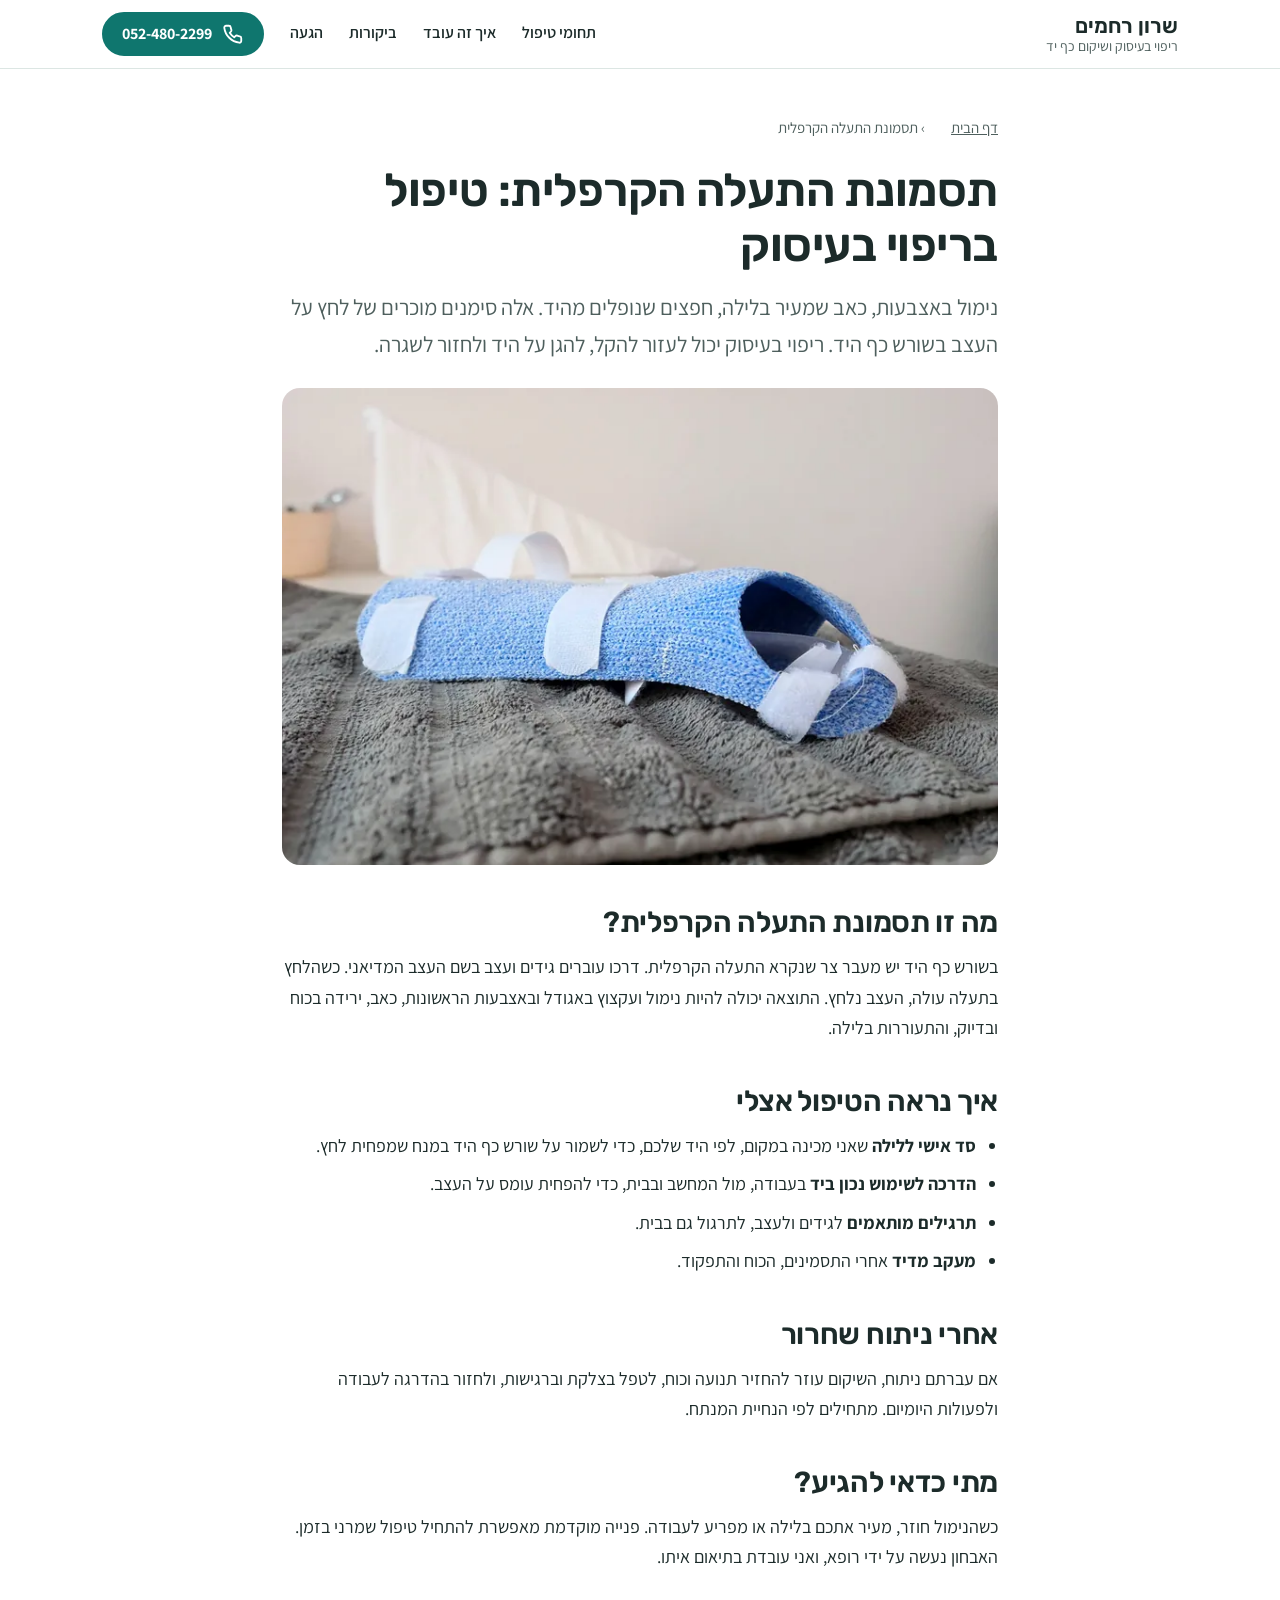
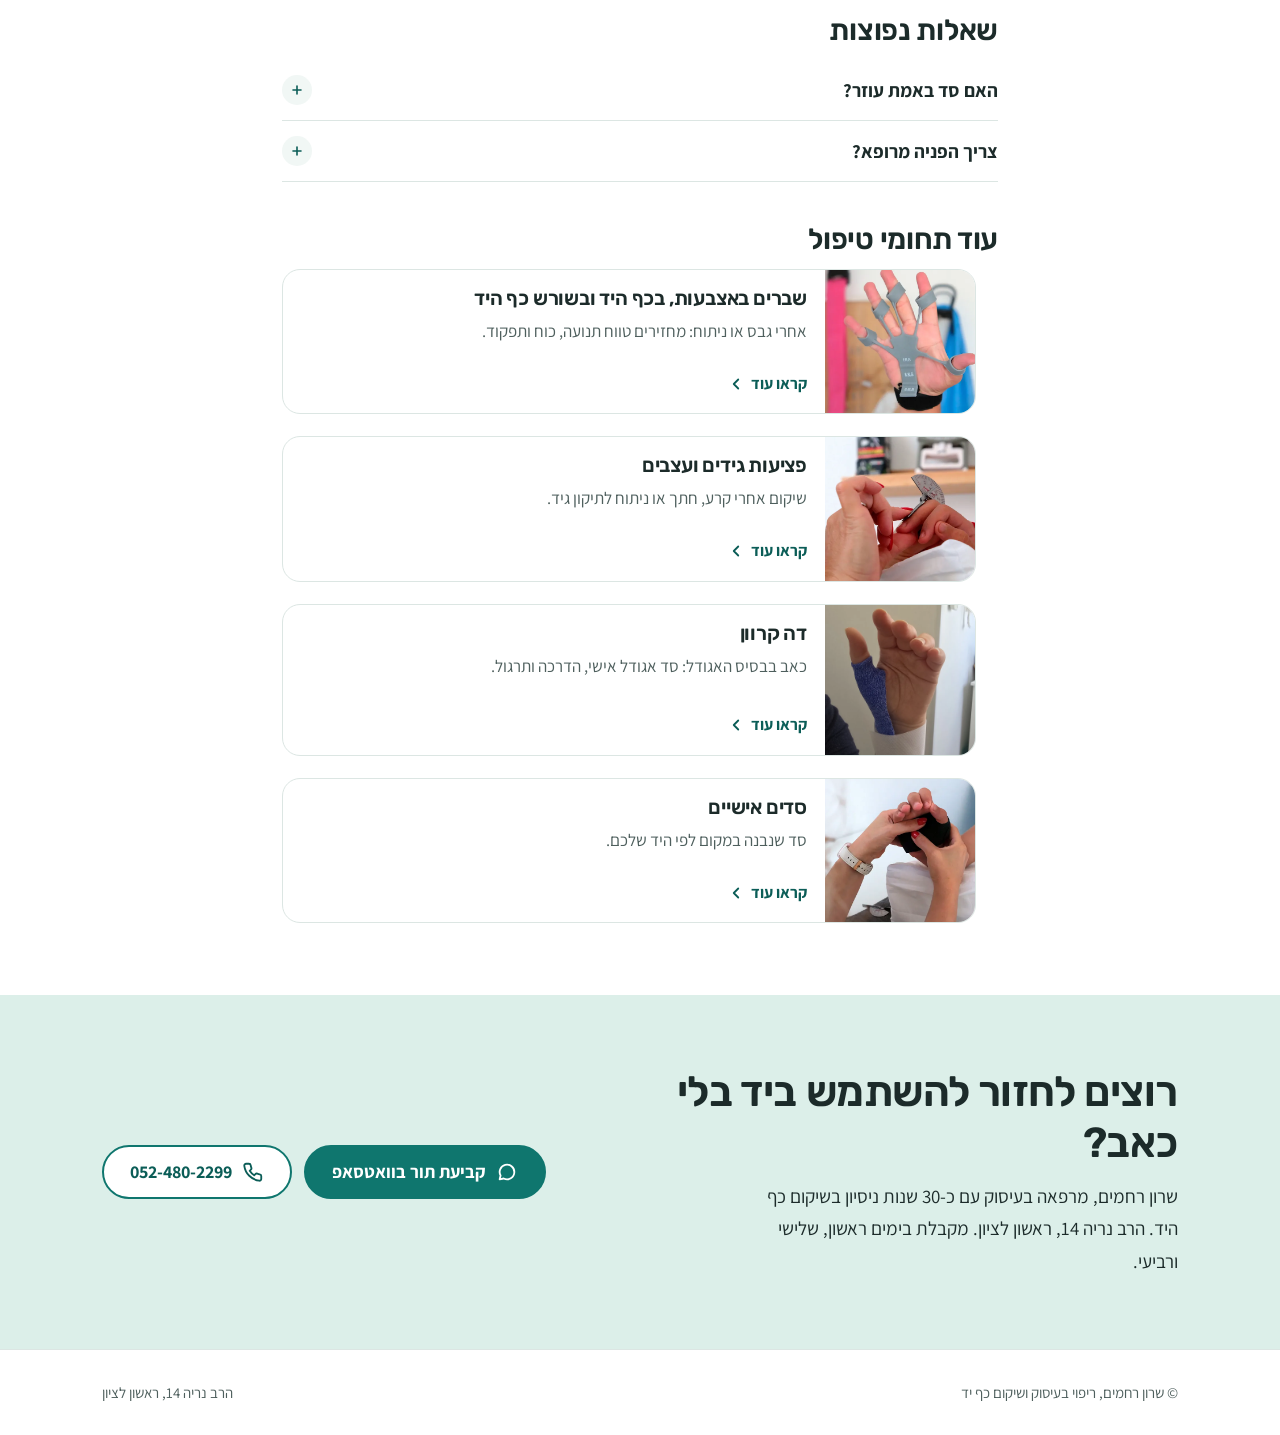
==== commit 73e6cecc: "Preview: swap photos between carpal tunnel and custom splints Co-Authored-By: Claude Opus 5.5 <norep" ====
--- a/carpal-tunnel/index.html
+++ b/carpal-tunnel/index.html
@@ -12,7 +12,7 @@
 <meta property="og:locale" content="he_IL">
 <meta property="og:title" content="תסמונת התעלה הקרפלית: טיפול בריפוי בעיסוק בראשון לציון | שרון רחמים">
 <meta property="og:description" content="נימול, כאב ויקיצות בלילה בגלל תסמונת התעלה הקרפלית? טיפול בריפוי בעיסוק בראשון לציון: סד לילה אישי, הדרכה ותרגול, ושיקום אחרי ניתוח שחרור.">
-<meta property="og:image" content="https://sharon-rahamim.pages.dev/img/splint-fitting-1400.jpg">
+<meta property="og:image" content="https://sharon-rahamim.pages.dev/img/custom-splint-1400.jpg">
 <meta property="og:site_name" content="שרון רחמים - ריפוי בעיסוק">
 <meta name="twitter:card" content="summary_large_image">
 <link rel="icon" href="/favicon.svg" type="image/svg+xml">
@@ -22,7 +22,7 @@
 <link rel="preconnect" href="https://fonts.gstatic.com" crossorigin>
 <link rel="stylesheet" href="https://fonts.googleapis.com/css2?family=Assistant:wght@400;600;700&family=Rubik:wght@500;600&display=swap">
 <link rel="stylesheet" href="/style.css?v=4">
-<script type="application/ld+json">{"@context": "https://schema.org", "@type": "MedicalWebPage", "url": "https://sharon-rahamim.pages.dev/carpal-tunnel/", "name": "תסמונת התעלה הקרפלית: טיפול בריפוי בעיסוק", "description": "נימול, כאב ויקיצות בלילה בגלל תסמונת התעלה הקרפלית? טיפול בריפוי בעיסוק בראשון לציון: סד לילה אישי, הדרכה ותרגול, ושיקום אחרי ניתוח שחרור.", "inLanguage": "he", "image": "https://sharon-rahamim.pages.dev/img/splint-fitting-1400.jpg", "about": {"@type": "MedicalCondition", "name": "תסמונת התעלה הקרפלית"}, "author": {"@type": "Person", "name": "שרון רחמים", "jobTitle": "מרפאה בעיסוק"}, "publisher": {"@id": "https://sharon-rahamim.pages.dev/#clinic"}}</script>
+<script type="application/ld+json">{"@context": "https://schema.org", "@type": "MedicalWebPage", "url": "https://sharon-rahamim.pages.dev/carpal-tunnel/", "name": "תסמונת התעלה הקרפלית: טיפול בריפוי בעיסוק", "description": "נימול, כאב ויקיצות בלילה בגלל תסמונת התעלה הקרפלית? טיפול בריפוי בעיסוק בראשון לציון: סד לילה אישי, הדרכה ותרגול, ושיקום אחרי ניתוח שחרור.", "inLanguage": "he", "image": "https://sharon-rahamim.pages.dev/img/custom-splint-1400.jpg", "about": {"@type": "MedicalCondition", "name": "תסמונת התעלה הקרפלית"}, "author": {"@type": "Person", "name": "שרון רחמים", "jobTitle": "מרפאה בעיסוק"}, "publisher": {"@id": "https://sharon-rahamim.pages.dev/#clinic"}}</script>
 <script type="application/ld+json">{"@context": "https://schema.org", "@type": "BreadcrumbList", "itemListElement": [{"@type": "ListItem", "position": 1, "name": "דף הבית", "item": "https://sharon-rahamim.pages.dev/"}, {"@type": "ListItem", "position": 2, "name": "תסמונת התעלה הקרפלית", "item": "https://sharon-rahamim.pages.dev/carpal-tunnel/"}]}</script>
 <script type="application/ld+json">{"@context": "https://schema.org", "@type": "FAQPage", "mainEntity": [{"@type": "Question", "name": "האם סד באמת עוזר?", "acceptedAnswer": {"@type": "Answer", "text": "סד לילה הוא חלק מקובל בטיפול השמרני. אני מכינה סד אישי שמתאים בדיוק ליד שלכם, ומסבירה מתי ואיך ללבוש אותו."}}, {"@type": "Question", "name": "צריך הפניה מרופא?", "acceptedAnswer": {"@type": "Answer", "text": "לא חובה כדי לקבוע תור. בכל מקרה חשוב שתהיה הערכה רפואית, ואני עובדת בתיאום עם הרופא המטפל."}}]}</script>
 </head>
@@ -45,7 +45,7 @@
 <nav class="crumbs" aria-label="פירורי לחם"><a href="/">דף הבית</a> › תסמונת התעלה הקרפלית</nav>
 <h1>תסמונת התעלה הקרפלית: טיפול בריפוי בעיסוק</h1>
 <p class="lead">נימול באצבעות, כאב שמעיר בלילה, חפצים שנופלים מהיד. אלה סימנים מוכרים של לחץ על העצב בשורש כף היד. ריפוי בעיסוק יכול לעזור להקל, להגן על היד ולחזור לשגרה.</p>
-<figure class="photo"><picture><source type="image/webp" srcset="/img/splint-fitting-760.webp 760w, /img/splint-fitting-1400.webp 1400w" sizes="(max-width:800px) 100vw, 716px"><img src="/img/splint-fitting-1400.jpg" width="1400" height="933" alt="שרון מתאימה סד לכף היד של מטופלת" fetchpriority="high"></picture></figure>
+<figure class="photo"><picture><source type="image/webp" srcset="/img/custom-splint-760.webp 760w, /img/custom-splint-1400.webp 1400w" sizes="(max-width:800px) 100vw, 716px"><img src="/img/custom-splint-1400.jpg" width="1400" height="933" alt="סד אישי כחול עם רצועות סקוטש, שהוכן בקליניקה" fetchpriority="high"></picture></figure>
 <h2>מה זו תסמונת התעלה הקרפלית?</h2>
 <p>בשורש כף היד יש מעבר צר שנקרא התעלה הקרפלית. דרכו עוברים גידים ועצב בשם העצב המדיאני. כשהלחץ בתעלה עולה, העצב נלחץ. התוצאה יכולה להיות נימול ועקצוץ באגודל ובאצבעות הראשונות, כאב, ירידה בכוח ובדיוק, והתעוררות בלילה.</p>
 <h2>איך נראה הטיפול אצלי</h2>
@@ -60,7 +60,7 @@
 <details><summary>צריך הפניה מרופא?</summary><p>לא חובה כדי לקבוע תור. בכל מקרה חשוב שתהיה הערכה רפואית, ואני עובדת בתיאום עם הרופא המטפל.</p></details>
 </div>
 <h2>עוד תחומי טיפול</h2>
-<ul class="cards"><li class="card"><picture><source type="image/webp" srcset="/img/finger-trainer-760.webp"><img src="/img/finger-trainer-1400.jpg" width="1400" height="933" loading="lazy" alt="יד מתרגלת עם מאמן אצבעות מגומי"></picture><div class="body"><h3><a href="/hand-wrist-fracture/">שברים באצבעות, בכף היד ובשורש כף היד</a></h3><p>אחרי גבס או ניתוח: מחזירים טווח תנועה, כוח ותפקוד.</p><span class="more" aria-hidden="true">קראו עוד<svg><use href="#i-left"/></svg></span></div></li><li class="card"><picture><source type="image/webp" srcset="/img/goniometer-760.webp"><img src="/img/goniometer-1400.jpg" width="1400" height="933" loading="lazy" alt="מדידת טווח תנועה של אצבע בגוניומטר"></picture><div class="body"><h3><a href="/tendon-injury/">פציעות גידים ועצבים</a></h3><p>שיקום אחרי קרע, חתך או ניתוח לתיקון גיד.</p><span class="more" aria-hidden="true">קראו עוד<svg><use href="#i-left"/></svg></span></div></li><li class="card"><picture><source type="image/webp" srcset="/img/de-quervain-splint-760.webp"><img src="/img/de-quervain-splint-1200.jpg" width="1200" height="1200" loading="lazy" alt="סד אגודל אישי"></picture><div class="body"><h3><a href="/de-quervain/">דה קרוון</a></h3><p>כאב בבסיס האגודל: סד אגודל אישי, הדרכה ותרגול.</p><span class="more" aria-hidden="true">קראו עוד<svg><use href="#i-left"/></svg></span></div></li><li class="card"><picture><source type="image/webp" srcset="/img/custom-splint-760.webp"><img src="/img/custom-splint-1400.jpg" width="1400" height="933" loading="lazy" alt="סד אישי לשורש כף היד"></picture><div class="body"><h3><a href="/custom-splints/">סדים אישיים</a></h3><p>סד שנבנה במקום לפי היד שלכם.</p><span class="more" aria-hidden="true">קראו עוד<svg><use href="#i-left"/></svg></span></div></li></ul>
+<ul class="cards"><li class="card"><picture><source type="image/webp" srcset="/img/finger-trainer-760.webp"><img src="/img/finger-trainer-1400.jpg" width="1400" height="933" loading="lazy" alt="יד מתרגלת עם מאמן אצבעות מגומי"></picture><div class="body"><h3><a href="/hand-wrist-fracture/">שברים באצבעות, בכף היד ובשורש כף היד</a></h3><p>אחרי גבס או ניתוח: מחזירים טווח תנועה, כוח ותפקוד.</p><span class="more" aria-hidden="true">קראו עוד<svg><use href="#i-left"/></svg></span></div></li><li class="card"><picture><source type="image/webp" srcset="/img/goniometer-760.webp"><img src="/img/goniometer-1400.jpg" width="1400" height="933" loading="lazy" alt="מדידת טווח תנועה של אצבע בגוניומטר"></picture><div class="body"><h3><a href="/tendon-injury/">פציעות גידים ועצבים</a></h3><p>שיקום אחרי קרע, חתך או ניתוח לתיקון גיד.</p><span class="more" aria-hidden="true">קראו עוד<svg><use href="#i-left"/></svg></span></div></li><li class="card"><picture><source type="image/webp" srcset="/img/de-quervain-splint-760.webp"><img src="/img/de-quervain-splint-1200.jpg" width="1200" height="1200" loading="lazy" alt="סד אגודל אישי"></picture><div class="body"><h3><a href="/de-quervain/">דה קרוון</a></h3><p>כאב בבסיס האגודל: סד אגודל אישי, הדרכה ותרגול.</p><span class="more" aria-hidden="true">קראו עוד<svg><use href="#i-left"/></svg></span></div></li><li class="card"><picture><source type="image/webp" srcset="/img/splint-fitting-760.webp"><img src="/img/splint-fitting-1400.jpg" width="1400" height="933" loading="lazy" alt="התאמת סד לכף היד של מטופל"></picture><div class="body"><h3><a href="/custom-splints/">סדים אישיים</a></h3><p>סד שנבנה במקום לפי היד שלכם.</p><span class="more" aria-hidden="true">קראו עוד<svg><use href="#i-left"/></svg></span></div></li></ul>
 </article>
 <div class="cta-band"><div class="wrap">
 <div><h2>רוצים לחזור להשתמש ביד בלי כאב?</h2><p>שרון רחמים, מרפאה בעיסוק עם כ-30 שנות ניסיון בשיקום כף היד. הרב נריה 14, ראשון לציון. מקבלת בימים ראשון, שלישי ורביעי.</p></div>
